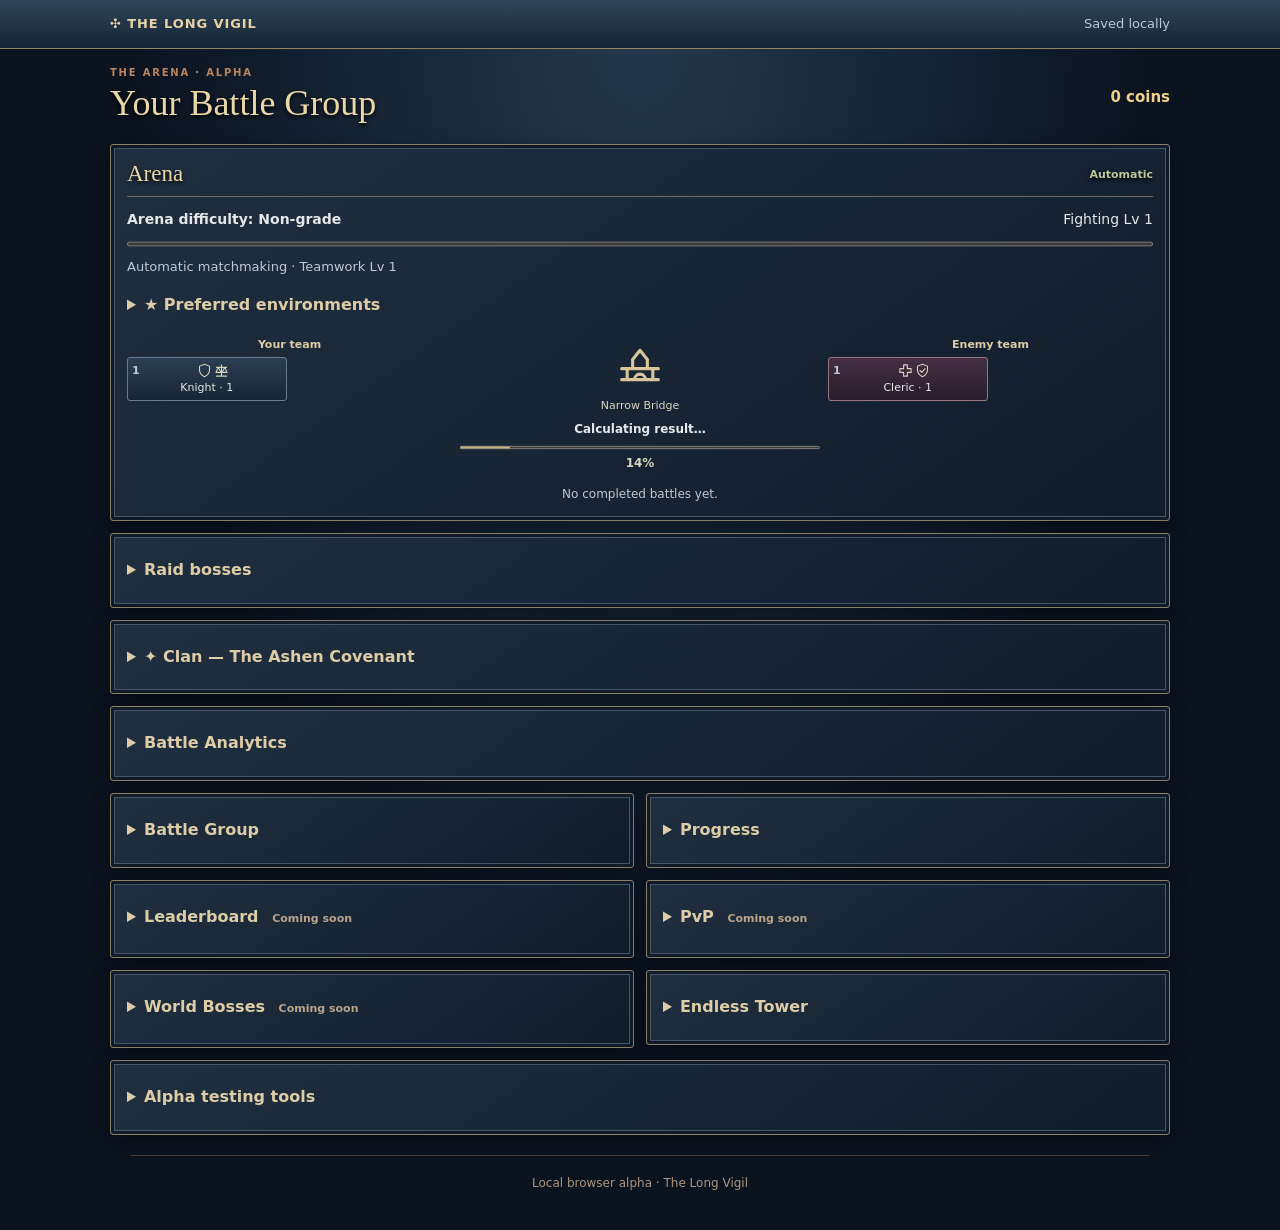
==== site/play/index.html @ 4556b36a "RECRUITMENT-001: owner-approved one-time alpha save wipe and new save namespace" ====
<!doctype html>
<html lang="en">
<head>
<meta charset="utf-8">
<meta name="viewport" content="width=device-width, initial-scale=1">
<meta name="theme-color" content="#0c0807">
<title>The Long Vigil — Play</title>
<link rel="icon" href="../favicon.svg" type="image/svg+xml">
<link rel="stylesheet" href="./game.css">
<link rel="stylesheet" href="./manager-ui.css?v=recruitment-001">
<link rel="stylesheet" href="./fantasy-ui.css?v=raid-001">
<script type="importmap">
{
  "imports": {
    "./engine.mjs": "./engine.mjs?v=recruitment-20261128-2",
    "./engine.mjs?v=raid-001": "./engine.mjs?v=recruitment-20261128-2",
    "./engine.mjs?v=individual-stats-001": "./engine.mjs?v=recruitment-20261128-2",
    "./engine.mjs?v=kits-001": "./engine.mjs?v=recruitment-20261128-2",
    "./engine.mjs?v=gear-a3": "./engine.mjs?v=recruitment-20261128-2",
    "./engine.mjs?v=group-001": "./engine.mjs?v=recruitment-20261128-2",
    "./arena-manager.mjs": "./arena-manager.mjs?v=recruitment-20261128-2",
    "./arena-manager.mjs?v=raid-001": "./arena-manager.mjs?v=recruitment-20261128-2",
    "./manager-lanes.mjs": "./manager-lanes.mjs?v=recruitment-20261128-2",
    "./manager-lanes.mjs?v=raid-001": "./manager-lanes.mjs?v=recruitment-20261128-2",
    "./manager-lanes.mjs?v=individual-stats-001": "./manager-lanes.mjs?v=recruitment-20261128-2",
    "./arena-presentation.mjs": "./arena-presentation.mjs?v=recruitment-20261128-2",
    "./arena-presentation.mjs?v=raid-001": "./arena-presentation.mjs?v=recruitment-20261128-2",
    "./battle-group-timeline.mjs": "./battle-group-timeline.mjs?v=recruitment-20261128-2",
    "./battle-group-timeline.mjs?v=raid-001": "./battle-group-timeline.mjs?v=recruitment-20261128-2",
    "./battle-group-timeline.mjs?v=group-001": "./battle-group-timeline.mjs?v=recruitment-20261128-2",
    "./arenas.mjs": "./arenas.mjs?v=recruitment-20261128-2",
    "./arenas.mjs?v=bal-002": "./arenas.mjs?v=recruitment-20261128-2",
    "./battle-group.mjs": "./battle-group.mjs?v=recruitment-20261128-2",
    "./battle-group.mjs?v=group-001": "./battle-group.mjs?v=recruitment-20261128-2",
    "./battle-group-clones.mjs": "./battle-group-clones.mjs?v=recruitment-20261128-2",
    "./battle-group-clones.mjs?v=group-003": "./battle-group-clones.mjs?v=recruitment-20261128-2",
    "./team-combat.mjs": "./team-combat.mjs?v=recruitment-20261128-2",
    "./team-combat.mjs?v=raid-001": "./team-combat.mjs?v=recruitment-20261128-2",
    "./team-combat.mjs?v=manager-tactics-001": "./team-combat.mjs?v=recruitment-20261128-2",
    "./team-combat.mjs?v=kits-001": "./team-combat.mjs?v=recruitment-20261128-2",
    "./physical-actions.mjs": "./physical-actions.mjs?v=recruitment-20261128-2",
    "./physical-actions.mjs?v=kits-001": "./physical-actions.mjs?v=recruitment-20261128-2",
    "./class-ability-policy.mjs": "./class-ability-policy.mjs?v=recruitment-20261128-2",
    "./class-effects.mjs": "./class-effects.mjs?v=recruitment-20261128-2",
    "./class-kits.mjs": "./class-kits.mjs?v=recruitment-20261128-2",
    "./group-counter-rules.mjs": "./group-counter-rules.mjs?v=recruitment-20261128-2",
    "./stat-combat.mjs": "./stat-combat.mjs?v=recruitment-20261128-2",
    "./arena-preferences.mjs": "./arena-preferences.mjs?v=recruitment-20261128-2",
    "./engine.mjs?v=npc-parity-001": "./engine.mjs?v=recruitment-20261128-2",
    "./engine.mjs?v=arena-only-001": "./engine.mjs?v=recruitment-20261128-2",
    "./team-combat.mjs?v=raid-002": "./team-combat.mjs?v=recruitment-20261128-2",
    "./alpha-clan.mjs": "./alpha-clan.mjs?v=recruitment-20261128-2",
    "./clan-raid.mjs": "./clan-raid.mjs?v=recruitment-20261128-2",
    "./raid-rules.mjs": "./raid-rules.mjs?v=recruitment-20261128-2",
    "./raid-rules.mjs?v=raid-002": "./raid-rules.mjs?v=recruitment-20261128-2",
    "./raid-encounters.mjs": "./raid-encounters.mjs?v=recruitment-20261128-2",
    "./raid-encounters.mjs?v=raid-002": "./raid-encounters.mjs?v=recruitment-20261128-2",
    "./raid-session.mjs": "./raid-session.mjs?v=recruitment-20261128-2",
    "./manager-app.mjs": "./manager-app.mjs?v=recruitment-20261128-2",
    "./manager-app.mjs?v=raid-002": "./manager-app.mjs?v=recruitment-20261128-2",
    "./manager-app.mjs?v=alpha-clan-001": "./manager-app.mjs?v=recruitment-20261128-2",
    "./arena-view.mjs": "./arena-view.mjs?v=recruitment-20261128-2",
    "./arena-view.mjs?v=raid-002": "./arena-view.mjs?v=recruitment-20261128-2",
    "./manager-migration.mjs": "./manager-migration.mjs?v=recruitment-20261128-2",
    "./manager-migration.mjs?v=individual-stats-001": "./manager-migration.mjs?v=recruitment-20261128-2",
    "./alpha-tools.mjs": "./alpha-tools.mjs?v=recruitment-20261128-2",
    "./alpha-tools.mjs?v=individual-stats-001": "./alpha-tools.mjs?v=recruitment-20261128-2",
    "./endless-tower.mjs": "./endless-tower.mjs?v=recruitment-20261128-2",
    "./endless-tower.mjs?v=raid-002": "./endless-tower.mjs?v=recruitment-20261128-2",
    "./endless-tower.mjs?v=group-005": "./endless-tower.mjs?v=recruitment-20261128-2",
    "./endless-tower.mjs?v=group-003": "./endless-tower.mjs?v=recruitment-20261128-2",
    "./endless-tower.mjs?v=kits-001": "./endless-tower.mjs?v=recruitment-20261128-2",
    "./raid-view.mjs": "./raid-view.mjs?v=recruitment-20261128-2",
    "./raid-view.mjs?v=raid-002": "./raid-view.mjs?v=recruitment-20261128-2",
    "./raid-view.mjs?v=group-005": "./raid-view.mjs?v=recruitment-20261128-2",
    "./raid-view.mjs?v=group-003": "./raid-view.mjs?v=recruitment-20261128-2",
    "./raid-view.mjs?v=kits-001": "./raid-view.mjs?v=recruitment-20261128-2",
    "./battle-group-rank.mjs": "./battle-group-rank.mjs?v=recruitment-20261128-2",
    "./battle-group-rank.mjs?v=raid-002": "./battle-group-rank.mjs?v=recruitment-20261128-2",
    "./battle-group-rank.mjs?v=group-005": "./battle-group-rank.mjs?v=recruitment-20261128-2",
    "./battle-group-rank.mjs?v=group-003": "./battle-group-rank.mjs?v=recruitment-20261128-2",
    "./battle-group-rank.mjs?v=kits-001": "./battle-group-rank.mjs?v=recruitment-20261128-2",
    "./battle-group-clones.mjs?v=raid-002": "./battle-group-clones.mjs?v=recruitment-20261128-2",
    "./battle-group-clones.mjs?v=group-005": "./battle-group-clones.mjs?v=recruitment-20261128-2",
    "./battle-group-clones.mjs?v=kits-001": "./battle-group-clones.mjs?v=recruitment-20261128-2",
    "./battle-group-actions.mjs": "./battle-group-actions.mjs?v=recruitment-20261128-2",
    "./battle-group-actions.mjs?v=raid-002": "./battle-group-actions.mjs?v=recruitment-20261128-2",
    "./battle-group-actions.mjs?v=group-005": "./battle-group-actions.mjs?v=recruitment-20261128-2",
    "./battle-group-actions.mjs?v=group-003": "./battle-group-actions.mjs?v=recruitment-20261128-2",
    "./battle-group-actions.mjs?v=kits-001": "./battle-group-actions.mjs?v=recruitment-20261128-2"
  }
}
</script>
<script type="module" src="./manager-app.mjs?v=recruitment-20261128-2"></script>
</head>
<body>
<a class="skip-link" href="#game">Skip to game</a>
<header class="manager-top"><a href="../">✣ THE LONG VIGIL</a><span id="saveStatus" role="status">Loading…</span></header>
<main id="game" class="manager-shell">
<header class="manager-heading"><div><p class="eyebrow">THE ARENA · ALPHA</p><h1 id="character-heading">Your Battle Group</h1></div><strong id="coinWallet">0 coins</strong></header>
<p id="migrationNotice" role="status" hidden></p>
<div class="manager-grid">
<section class="manager-card arena-card" aria-labelledby="arenaHeading">
<h2 id="arenaHeading">Arena <span class="live-label">Automatic</span></h2>
<div class="line"><strong id="arenaStage">Non-grade</strong><span id="fightingLevel">Fighting Lv 1</span></div>
<progress id="fightingXP" aria-label="Fighting experience" value="0" max="40"></progress>
<p id="arenaNext" class="quiet"></p>
<details id="arenaPreferencePanel"><summary>★ Preferred environments</summary><p class="quiet">Star exactly three of eight. Each becomes 22.5% likely instead of 12.5%; the other five become 6.5%. Save once every 24 hours. Changes apply to the next battle.</p><div id="arenaPreferenceChoices" class="choice-grid two" role="group" aria-label="Preferred environments"></div><button id="arenaPreferenceSave" type="button" disabled>Save three favorites</button><p id="arenaPreferenceStatus" class="quiet" role="status">Loading environments…</p></details>
<div id="battleFighters" class="arena-match" data-phase="preparing">
  <div class="arena-side"><h3>Your team</h3><div id="arenaPlayers" class="arena-roster"></div></div>
  <div class="arena-center">
    <div id="arenaEnvironmentIcon" class="arena-environment-icon" aria-hidden="true"></div>
    <p id="arenaEnvironment">—</p>
    <p id="battleEvent" class="arena-phase" role="status">Preparing</p>
    <progress id="battleCalculation" aria-label="Battle calculation" max="100" value="0"></progress>
    <strong id="battlePercent" class="arena-percent">0%</strong>
    <p id="arenaReward" class="arena-reward" hidden></p>
  </div>
  <div class="arena-side"><h3>Enemy team</h3><div id="arenaEnemies" class="arena-roster"></div></div>
</div>
<section id="raidBattle" hidden aria-labelledby="raidHeading"><h3 id="raidHeading"></h3><p id="raidTerrain" class="quiet"></p><div class="raid-match"><div><h3>Your team</h3><div id="raidPlayers" class="raid-team"></div></div><div><h3>Monsters</h3><div id="raidBoss"></div><div id="raidMinions" class="raid-crew"></div></div></div><p id="raidTimer" class="quiet"></p><progress id="raidProgress" max="100" value="0" aria-label="Raid time limit"></progress></section>
<section id="towerFight" hidden><h3 id="towerFightStatus" role="status"></h3><progress id="towerFightProgress" max="100" value="0" aria-label="Tower battle progress"></progress></section>
<p id="battleResult" class="quiet arena-last-result" aria-live="polite">No completed battles yet.</p>
</section>
<details id="raidPanel" class="manager-card stats-card"><summary>Raid bosses</summary><p id="raidBuff" class="raid-blessing"></p><p class="quiet">Unlock raids by clearing tower floors 10, 20, 30, 40 and 50. Choose an unlocked raid. Your team fights automatically, then returns to the arena. One blessing lasts 24 hours; lower raids cannot refresh higher blessings.</p><div id="raidChoices" class="raid-choices"></div><p id="raidLast" class="quiet" role="status"></p></details>
<details id="alphaClanPanel" class="manager-card stats-card" aria-labelledby="clanHeading"><summary id="clanHeading">✦ Clan — The Ashen Covenant</summary><p class="quiet">Alpha test clan · Automatically joined on login. Your clan progress is local to this browser; no shared roster or treasury yet.</p><p id="clanMembership" role="status" class="quiet">Loading clan membership…</p><div class="line"><span>Local clan treasury</span><strong id="clanTreasury">—</strong></div><p id="clanDonated" class="quiet"></p><p class="quiet">Every tenth positive arena coin reward goes automatically to the clan warehouse.</p><progress id="clanDonationProgress" max="10" value="0" aria-label="Rewards toward next clan contribution"></progress><p id="clanDonationStatus" class="quiet" role="status"></p><h3>Buildings</h3><div id="clanBuildings" class="clan-buildings"></div><p id="clanConstruction" role="status" class="quiet"></p><h3>Clan combat bonuses</h3><div id="clanBonuses" class="skill-list"></div><h3>Weekly clan raid</h3><p id="clanRaidStatus" class="quiet" role="status"></p><button id="clanJoinRaid" type="button" disabled>Join Raid</button><p class="quiet">Local alpha: allied groups are simulated, not other online players. Registration freezes your current group. Raid resolves at the weekly cutoff on your next visit.</p>
<details id="clanWarsPanel" class="future-clan-panel" aria-labelledby="clanWarsHeading"><summary id="clanWarsHeading">Clan Wars <span class="future-status">Coming soon</span></summary><p class="quiet">Clan-versus-clan warfare is not available yet.</p></details></details>
<details id="battleAnalyticsPanel" class="manager-card stats-card" aria-labelledby="battleAnalyticsHeading">
<summary id="battleAnalyticsHeading">Battle Analytics</summary>
<div class="choice-grid two" id="battleAnalyticsScope"></div><div id="battleAnalyticsBody"></div>
</details>
<details id="battleGroupPanel" class="manager-card" aria-labelledby="battleGroupHeading">
<summary id="battleGroupHeading">Battle Group</summary><p class="quiet">Recruit characters at Fighting levels 1, 5, 10, 15, 20, 25 and 30. Each character unlocks specializations at character level 20.</p>
<div id="fighterButtons" class="group-slots" role="group" aria-label="Choose character"></div>
<div class="group-selectors">
<h3 id="raceHeading">Race</h3><div id="raceChoice" class="choice-grid three" role="group" aria-labelledby="raceHeading"></div>
<h3 id="mainClassHeading">Main class</h3><div id="mainClassChoice" class="choice-grid three" role="group" aria-labelledby="mainClassHeading"></div>
<h3 id="specialClassHeading">Specialization</h3><div id="specialClassChoice" class="choice-grid two" role="group" aria-labelledby="specialClassHeading"></div>
<p id="classChoiceStatus" class="quiet" aria-live="polite"></p>
</div>
<h3>Combat stance</h3><div id="tacticButtons" class="choice-grid three" role="group" aria-label="Choose combat stance"></div>
<div id="selectedClassProgress"></div>
<p class="quiet">Only active classes train and upgrade. Changes take effect in the next battle. Tanks draw enemy attention first; healers prioritize wounded tanks.</p>
</details>
<details id="progressPanel" class="manager-card" aria-labelledby="progressHeading">
<summary id="progressHeading">Progress</summary>
<button id="loginReportReopen" type="button" class="secondary">Last login report</button>
<div id="groupProgressOverview" hidden></div>
<p id="latestProgress" class="quiet">No completed rewards yet.</p>
<ul id="progressFeed" class="progress-feed" aria-label="Recent committed progress"></ul>
</details>
<details id="leaderboardPanel" class="manager-card future-panel" aria-labelledby="leaderboardHeading"><summary id="leaderboardHeading">Leaderboard <span class="future-status">Coming soon</span></summary><p class="quiet">Player and clan rankings are not available yet.</p></details>
<details id="pvpPanel" class="manager-card future-panel" aria-labelledby="pvpHeading"><summary id="pvpHeading">PvP <span class="future-status">Coming soon</span></summary><p class="quiet">Player-versus-player battles are not available yet.</p></details>
<details id="worldBossesPanel" class="manager-card future-panel" aria-labelledby="worldBossesHeading"><summary id="worldBossesHeading">World Bosses <span class="future-status">Coming soon</span></summary><p class="quiet">Future world boss encounters. None are available to fight yet.</p><ul class="world-boss-preview"><li>Ant Queen</li><li>Spider Queen</li><li>Pirate Queen</li><li>Dragon Queen</li><li>Daemon Queen</li></ul></details>
<details id="endlessTowerPanel" class="manager-card" aria-labelledby="endlessTowerHeading"><summary id="endlessTowerHeading">Endless Tower</summary><p class="quiet">Clear floors 10, 20, 30, 40 and 50 to unlock the existing raid bosses. Cleared floors are permanent; higher floors continue indefinitely.</p><p id="towerHighest"></p><p id="towerNext" class="quiet"></p><button id="towerAttempt" type="button" disabled>Attempt next floor</button><p id="towerLast" class="quiet" role="status"></p></details>
<details id="alphaTools" class="manager-card stats-card" hidden>
<summary>Alpha testing tools</summary>
<p class="quiet">Local developer tools. Not normal gameplay.</p>
<div class="choice-grid two"><button id="alphaMaxStats" type="button">Max stats</button><button id="alphaCoins" type="button">+100,000 coins</button><button id="alphaDay" type="button">Test 24 hours idle</button><button id="alphaSpeed" type="button" aria-pressed="false">Speed ×10</button><button id="alphaReset" type="button">Reset progress</button><button id="alphaClanRaid" type="button" disabled>Test registered clan raid</button></div>
<p id="alphaStatus" role="status" class="quiet"></p>
</details>
</div>
<footer>Local browser alpha · The Long Vigil</footer>
</main>
<dialog id="loginReport" aria-labelledby="loginReportHeading"><h2 id="loginReportHeading">Last login report</h2><p id="loginReportSummary"></p><ul id="loginReportBody" class="progress-feed"></ul><button id="loginReportDismiss" type="button" autofocus>Continue</button></dialog>
<dialog id="classInfoDialog" aria-labelledby="classInfoHeading"><h2 id="classInfoHeading"></h2><p id="classInfoEquipment" class="quiet"></p><p id="classInfoAction" class="quiet"></p><p id="classInfoAttributes" class="quiet"></p><p id="classInfoGrowth" class="quiet"></p><div class="class-kit-cards"><section class="class-kit-entry passive"><span class="kit-emblem" aria-hidden="true">✦</span><div><small>Passive trait</small><h3 id="classInfoPassiveName"></h3><p id="classInfoPassiveEffect"></p></div></section><section class="class-kit-entry"><span class="kit-emblem" aria-hidden="true">Ⅰ</span><div><small>Automatic ability · <span id="classInfoPrimaryCooldown"></span></small><h3 id="classInfoPrimaryName"></h3><p id="classInfoPrimaryEffect"></p></div></section><section class="class-kit-entry"><span class="kit-emblem" aria-hidden="true">Ⅱ</span><div><small>Automatic ability · <span id="classInfoSecondaryCooldown"></span></small><h3 id="classInfoSecondaryName"></h3><p id="classInfoSecondaryEffect"></p></div></section></div><dl class="class-info-details"><dt>Strong against / purpose</dt><dd id="classInfoStrong"></dd><dt>Best environments</dt><dd id="classInfoBest"></dd><dt>Weak against</dt><dd id="classInfoWeak"></dd><dt>Unfavourable environments</dt><dd id="classInfoWorst"></dd></dl><p class="quiet">Tactical guidance, not guaranteed outcomes. Alpha balance is still being tested.</p><button id="classInfoClose" type="button" autofocus>Close</button></dialog>
</body>
</html>
---- site/play/game.css ----
:root {
  --night: #0c0908; --stone: #1a1512; --panel: #201914; --iron: #352921;
  --border: #584638; --line: #47352b; --blood: #8b382c;
  --gold: #b89367; --parchment: #e8d8bf; --muted: #b29e86;
}
* { box-sizing: border-box; }
html { background: var(--night); }
body {
  margin: 0; min-width: 280px; color: var(--parchment);
  font-family: Georgia, "Times New Roman", serif; line-height: 1.55;
  background: radial-gradient(ellipse 50% 27% at 72% 6%, rgba(114,43,30,.19),transparent),
    repeating-linear-gradient(0deg, transparent 0 3px, rgba(241,194,124,.006) 3px 4px), #0c0908;
}
a { color: inherit; text-decoration: none; }
button { font: inherit; }
a:focus-visible, button:focus-visible { outline: 2px solid #dfbe8c; outline-offset: 4px; }
[hidden] { display: none !important; }
.skip-link { position: absolute; top: -80px; left: 12px; z-index: 100; padding: 12px; color: #000; background: #dfbe8c; }
.skip-link:focus { top: 12px; }
.topbar {
  min-height: 75px; padding: 15px max(24px, calc((100vw - 1320px)/2));
  display: flex; align-items: center; justify-content: space-between; gap: 18px;
  border-bottom: 2px solid #563528;
  background: linear-gradient(180deg,#251b17,#120e0c);
  box-shadow: 0 8px 25px rgba(0,0,0,.4);
}
.wordmark { display: inline-flex; align-items: center; gap: 13px; color: #dfc29a; font-weight: 800; font-size: 19px; letter-spacing: .16em; white-space: nowrap; }
.wordmark:first-letter { color: #b6604d; }
.topbar nav { display: flex; flex-wrap: wrap; align-items: center; gap: clamp(12px,2.2vw,28px); }
.topbar nav a { font: 700 12px system-ui,sans-serif; letter-spacing: .08em; text-transform: uppercase; color: #cdb79d; }
.topbar nav a:hover { color: #edc48e; }
.shell { width: min(1320px,calc(100% - 36px)); margin: 0 auto; padding: 35px 0 35px; }
.page-heading { display: flex; justify-content: space-between; align-items: center; gap: 18px; margin: 0 0 25px; }
.eyebrow,.section-index { margin: 0; font: 800 10px system-ui,sans-serif; letter-spacing: .18em; color: #ba855e; text-transform: uppercase; }
.page-heading h1 { margin: 8px 0; font-size: clamp(32px,4vw,54px); font-weight: 400; line-height: 1.15; letter-spacing: -.035em; }
.page-heading h1 em { color: #c7986f; font-weight: 400; }
.page-heading p:not(.eyebrow) { margin: 0; color: var(--muted); font-size: 14px; }
.status-pill { flex-shrink: 0; padding: 9px 12px; color: #c4ab8c; border: 1px solid #594733; background: #181310; font: 700 11px system-ui,sans-serif; letter-spacing: .02em; }
.game-grid { display: grid; grid-template-columns: minmax(276px, 320px) minmax(0, 1fr); gap: 22px; align-items: start; }
.sidebar,.main-column { display: flex; flex-direction: column; gap: 20px; min-width: 0; }
.panel,.scene-panel {
  position: relative; border: 1px solid var(--border);
  background: linear-gradient(155deg, rgba(43,32,25,.98), rgba(21,17,15,.99));
  box-shadow: inset 0 0 0 3px rgba(6,6,6,.2), 0 15px 34px rgba(0,0,0,.27);
}
.panel::before,.scene-panel::before { content:""; position:absolute; z-index:1; inset: 5px; border: 1px solid rgba(159,122,89,.10); pointer-events:none; }
.panel { padding: 23px 20px 20px; }
.panel h2 { margin: 9px 0 15px; font-size: 23px; font-weight: 400; line-height:1.2; }
.character-top { display:flex; gap:13px; align-items:center; margin-top:20px; }
.character-top h2 { margin:0 0 4px; font-size:24px; }
.portrait {
  flex:0 0 72px; width:72px; height:86px; display:grid; place-items:center;
  color:#a89c8b; font-size:46px; border:1px solid #755744;
  background: radial-gradient(circle at 45% 29%,#654f3d,#241b18 65%,#100d0c);
  box-shadow:inset 0 0 24px rgba(0,0,0,.6);
}
.level-label { margin:0; color:#dfbb8c; font-size:16px; }
.attribute { margin:3px 0 0; color:var(--muted); font:11px system-ui,sans-serif; }
.xp-meta,.progress-info { display:flex; align-items:baseline; justify-content:space-between; gap:12px; margin-top:20px; color:#bfae99; font:12px system-ui,sans-serif; }
.xp-meta strong { text-align:right; color:#e4c598; font-size:11px; }
.meter { width:100%; height:10px; margin-top:8px; overflow:hidden; background:#0c0b0a; border:1px solid #634933; box-shadow:inset 0 1px 4px #000; }
.meter > span { display:block; height:100%; width:0%; background:linear-gradient(90deg,#703126,#bd7650); transition:width .14s linear; }
.hint { margin:15px 0 0; color:#ad9b87; font:12px/1.65 system-ui,sans-serif; }
.actions h2,.inventory h2 { margin-bottom:19px; }
.activity {
  position:relative; width:100%; min-height:81px; display:flex; align-items:center; gap:12px;
  padding:12px 11px; margin:0 0 10px; text-align:left; cursor:pointer;
  color:#dbcab3; border:1px solid #594637; background:linear-gradient(140deg,#2e241e,#171311);
  box-shadow:inset 0 1px rgba(224,178,137,.04);
}
.activity:hover { border-color:#9b694d; background:linear-gradient(140deg,#39281f,#1b1512); }
.activity.active { border-color:#b77250; color:#f2dcc2; background:linear-gradient(130deg,#563125,#301b17 75%); box-shadow:inset 0 0 0 1px rgba(189,97,67,.24),0 0 20px rgba(112,40,28,.18); }
.activity-symbol { display:grid; place-items:center; flex:0 0 44px; height:50px; font-size:29px; color:#be9069; }
.activity strong,.activity small { display:block; }
.activity strong { font-size:18px; font-weight:400; }
.activity small { margin-top:3px; color:#bca68c; font:11px/1.4 system-ui,sans-serif; }
.activity .selection { margin-left:auto; color:#d9a878; opacity:0; }
.activity.active .selection { opacity:1; }
.item { display:flex; justify-content:space-between; gap:12px; padding:11px 0; border-bottom:1px solid #49362b; font-size:15px; }
.item strong { font-weight:400; color:#e8c396; font-variant-numeric:tabular-nums; }
.item.total { border:0; color:var(--muted); }
.scene-panel { padding:0 0 18px; }
.scene-head { min-height:52px; display:flex; align-items:center; justify-content:space-between; gap:12px; padding:15px 18px; background:#18120f; border-bottom:1px solid #584336; }
.scene-head > span:last-child { color:#b88c66; font:700 10px system-ui,sans-serif; letter-spacing:.1em; }
.illustration {
  position:relative; width:100%; aspect-ratio: 16/9; background:#110e0d; overflow:hidden;
  border-bottom:1px solid #73523a;
}
.illustration img { width:100%; height:100%; object-fit:cover; display:block; }
.image-veil { position:absolute; inset:0; pointer-events:none; background:linear-gradient(0deg,rgba(8,7,6,.83),transparent 29%,transparent 82%,rgba(5,5,5,.19)),linear-gradient(90deg,rgba(7,6,5,.30),transparent 32%,transparent 68%,rgba(7,6,5,.30)); }
.image-caption { position:absolute; left:19px; bottom:17px; z-index:1; color:#e6ccac; font:800 11px system-ui,sans-serif; letter-spacing:.25em; text-shadow:0 2px 9px #000; }
.scene-bottom { display:flex; justify-content:space-between; gap:15px; align-items:center; padding:18px 22px 0; }
.scene-bottom h2 { margin:0 0 5px; font-size:26px; font-weight:400; }
.scene-bottom p { margin:0; max-width:650px; font:13px/1.65 system-ui,sans-serif; color:#b8a48d; }
.rate { flex:0 0 auto; text-align:right; color:#cda16d; font:800 11px system-ui,sans-serif; letter-spacing:.07em; }
.progress-info { margin:17px 22px 0; font-size:12px; }
.progress-info span:last-child { color:#e3bd88; font-variant-numeric:tabular-nums; }
.activity-meter { margin:8px 22px 0; width:calc(100% - 44px); height:9px; }
.activity-meter > span { background:linear-gradient(90deg,#793125,#c2905a); }
.return-panel { border-color:#946547; background:linear-gradient(150deg,#493025,#201811); }
.return-panel h2 { color:#edc9a0; }
.return-panel p:not(.section-index) { font-size:14px; color:#e0cbb0; }
.tester { display:flex; align-items:center; justify-content:space-between; gap:16px; padding:15px 17px; border:1px dashed #604536; background:rgba(52,32,24,.27); }
.tester strong { font:800 11px system-ui,sans-serif; letter-spacing:.08em; color:#c8a887; text-transform:uppercase; }
.tester p { margin:3px 0 0; color:var(--muted); font:12px/1.55 system-ui,sans-serif; }
.small-button { flex:0 0 auto; padding:10px 13px; color:#ebd1ae; border:1px solid #9d6a4c; background:#46271f; cursor:pointer; font:750 11px system-ui,sans-serif; text-transform:uppercase; letter-spacing:.07em; }
.small-button:hover:not(:disabled) { background:#733728; }
.small-button:disabled { opacity:.4; cursor:not-allowed; }
footer { margin:30px 0 0; padding-top:18px; border-top:1px solid #513a2d; }
footer p { margin:4px 0; color:#a9947b; font:12px/1.6 system-ui,sans-serif; }
footer strong { color:#d2b18a; }
@media (max-width:900px) {
  .game-grid { grid-template-columns:minmax(250px,280px) minmax(0,1fr); gap:14px; }
  .shell { width:calc(100% - 24px); }
  .panel { padding:18px 15px; }
  .scene-bottom { padding-inline:15px; }
}
@media (max-width:740px) {
  .topbar { padding:16px 18px; }
  .game-grid { grid-template-columns:minmax(0,1fr); }
  .sidebar { display:grid; grid-template-columns:repeat(2,minmax(0,1fr)); gap:12px; }
  .sidebar .inventory { grid-column:1 / -1; }
  .page-heading { align-items:flex-start; }
  .portrait { width:58px; flex-basis:58px; height:72px; }
  .character-top h2 { font-size:21px; }
}
@media (max-width:490px) {
  .topbar { flex-wrap:wrap; gap:9px; }
  .topbar nav { gap:16px; }
  .shell { width:calc(100% - 22px); padding-top:23px; }
  .page-heading { flex-direction:column; gap:12px; }
  .page-heading h1 { font-size:38px; }
  .sidebar { display:flex; }
  .scene-head { padding:13px; }
  .scene-bottom { align-items:flex-start; flex-direction:column; gap:7px; }
  .scene-bottom h2 { font-size:23px; }
  .image-caption { letter-spacing:.14em; font-size:9px; bottom:11px; left:12px; }
  .tester { align-items:flex-start; flex-direction:column; }
}
@media (prefers-reduced-motion:reduce) { .meter>span { transition:none; } }
---- site/play/manager-ui.css ----
:root{color-scheme:dark}
body{font-family:system-ui,sans-serif;min-width:280px;background:#100d0b;color:#e8d8bf}
.manager-top{display:flex;justify-content:space-between;align-items:center;gap:12px;padding:14px max(16px,calc((100vw - 1060px)/2));border-bottom:1px solid #584638;background:#1b1511;font-size:13px}
.manager-top a{font-weight:750;letter-spacing:.07em}
.manager-top span{color:#b29e86;text-align:right}
.manager-shell{width:min(1060px,calc(100% - 24px));margin:auto;padding:18px 0}
.manager-heading,.line{display:flex;align-items:center;justify-content:space-between;gap:8px}
.manager-heading{margin-bottom:16px}.manager-heading h1{font:normal clamp(24px,4vw,36px) Georgia,serif;margin:4px 0}
#coinWallet{color:#e2bd7e;white-space:nowrap;font-size:15px}
.manager-grid{display:grid;grid-template-columns:minmax(0,1fr) minmax(0,1fr);gap:12px;align-items:start}
.arena-card{grid-column:1/-1}
.manager-card{min-width:0;padding:16px;background:#1c1612;border:1px solid #584638;border-radius:8px}
.manager-card h2{font:normal 23px Georgia,serif;margin:0 0 12px;color:#e6c99e;display:flex;align-items:center;justify-content:space-between;gap:6px}
.manager-card h3{font-size:13px;color:#c8b29b;margin:14px 0 6px}
.choice-grid{display:grid;gap:6px}.choice-grid.two{grid-template-columns:repeat(2,minmax(0,1fr))}.choice-grid.three{grid-template-columns:repeat(3,minmax(0,1fr))}
button{min-height:44px;padding:8px 7px;border:1px solid #624d3b;background:#2a211a;color:#e8d8bf;border-radius:6px;font-size:13px;cursor:pointer;overflow-wrap:anywhere}
button[aria-pressed=true]{border:2px solid #d3aa6d;background:#453523;color:#ffdfaa;font-weight:700;padding:7px 6px}
button:disabled{opacity:.55;cursor:not-allowed}
button.secondary{width:100%;margin-bottom:8px}
.quiet{color:#b9a48c;font-size:13px;margin:8px 0;overflow-wrap:anywhere}
.live-label{font:600 11px system-ui,sans-serif;color:#b9c99c}

.line{font-size:14px}progress{display:block;width:100%;height:10px;margin:8px 0;accent-color:#ba925b}
.arena-match{display:grid;grid-template-columns:minmax(0,1fr) minmax(0,1.12fr) minmax(0,1fr);gap:6px;align-items:stretch;margin:12px 0 4px}
.arena-side{min-width:0}.arena-side h3{text-align:center;font-size:11px;margin:0 0 6px;line-height:1.2}
.arena-roster{display:grid;gap:6px}.battle-fighter{border:1px solid #544c3c;background:#221c16;border-radius:6px;min-width:0;padding:7px 3px;text-align:center}
#arenaEnemies .battle-fighter{border-color:#73483c;background:#281c17}
.battle-fighter strong{font-size:11px;color:#b9a48c;display:block;line-height:1}
.arena-fighter-icons,.arena-fighter-stats{display:flex;justify-content:center;align-items:center;gap:4px;flex-wrap:wrap;margin-top:6px}
.arena-token{display:inline-flex;align-items:center;justify-content:center;gap:2px;font-size:12px;font-variant-numeric:tabular-nums;white-space:nowrap;color:#e7c797}
.arena-token svg{width:17px;height:17px;flex-shrink:0}.arena-fighter-stats .arena-token:first-child{color:#e4a89b}
.arena-center{min-width:0;display:flex;flex-direction:column;align-items:center;justify-content:center;text-align:center;padding:5px 2px}
.arena-environment-icon svg{width:44px;height:44px;color:#d3b17d}
#arenaEnvironment{font-size:11px;line-height:1.25;margin:4px 0 10px;color:#d5c1a6;overflow-wrap:anywhere}
.arena-phase{font-size:12px;font-weight:650;line-height:1.2;margin:0;color:#e8d8bf;overflow-wrap:anywhere}
#battleCalculation{height:7px;margin:7px 0 3px;accent-color:#b79a69}
.arena-percent{font-size:12px;color:#e4c99d;font-variant-numeric:tabular-nums}
.arena-reward{margin:6px 0 0}.arena-last-result{text-align:center;margin:8px 0 0;font-size:12px}
.arena-match[data-outcome=victory] .arena-phase{color:#b9d29a}
.arena-match[data-outcome=defeat] .arena-phase{color:#e4a89b}
@media(max-width:340px){.arena-match{gap:4px;grid-template-columns:minmax(0,1fr) minmax(0,.95fr) minmax(0,1fr)}.arena-fighter-stats{flex-direction:column;gap:2px}.arena-token svg{width:14px;height:14px}}
.progress-feed{list-style:none;padding:0;margin:6px 0;max-height:260px;overflow:auto}
.progress-feed li{padding:7px 0;border-bottom:1px solid #3c2d24;font-size:13px;overflow-wrap:anywhere}
details summary{cursor:pointer;font-weight:650;padding:8px 0;color:#e2c59a}
.skill-list{display:grid;grid-template-columns:1fr auto;gap:5px 10px;font-size:13px;color:#d1bda3}
.stats-card{grid-column:1/-1}.stat-section{border-top:1px solid #49392c;padding:4px 0}
#characterStats .skill-list{padding-bottom:10px}
#migrationNotice{padding:10px;border:1px solid #ad8756;color:#e4c99d;font-size:13px}
dialog{background:#201914;border:1px solid #8d6946;border-radius:8px;color:#e8d8bf;max-width:min(560px,calc(100vw - 24px));width:100%;padding:18px}
dialog::backdrop{background:#080605cc}dialog button{width:100%}footer{text-align:center;color:#ab957f;font-size:12px;margin:20px}
@media(max-width:700px){.manager-grid{grid-template-columns:minmax(0,1fr)}.manager-card{padding:12px}.manager-top{padding:12px}.manager-heading{align-items:flex-end}.manager-card h2{font-size:21px}}
@media(prefers-reduced-motion:reduce){*{scroll-behavior:auto!important;transition:none!important}}

.analytics-kpis{display:grid;grid-template-columns:repeat(3,minmax(0,1fr));gap:8px;margin:12px 0}.analytics-kpi{border:1px solid #584638;border-radius:6px;padding:8px;min-width:0}.analytics-kpi span{display:block;color:#b9a48c;font-size:12px;overflow-wrap:anywhere}.analytics-kpi strong{display:block;font-size:21px;color:#e6c99e;overflow-wrap:anywhere;font-variant-numeric:tabular-nums}.analytics-row{margin:10px 0}.analytics-row .line{font-size:13px;align-items:flex-start}.analytics-row .line span{white-space:nowrap}.analytics-row .quiet{margin:4px 0}.analytics-bar{display:flex;height:8px;border-radius:6px;background:#393029;overflow:hidden;margin:5px 0}.analytics-win{background:#819b64}.analytics-loss{background:#b56859}.analytics-draw{background:#999087}@media(max-width:520px){.analytics-kpis{grid-template-columns:repeat(2,minmax(0,1fr))}}

.group-slots{display:grid;grid-template-columns:repeat(2,minmax(0,1fr));gap:6px}.group-slots button{font-size:12px;text-align:left}.group-selectors{margin-top:12px}.group-selectors h3{margin:12px 0 6px}.group-selectors button{min-height:44px;min-width:0;font-size:12px}.group-selectors .choice-grid{gap:6px}#classChoiceStatus{font-size:12px;margin:8px 0}.group-fighter{display:grid;grid-template-columns:auto minmax(0,1fr);gap:4px;align-items:center;padding:5px 4px}.group-fighter .arena-fighter-icons{margin:0;gap:2px}.group-fighter .group-class-label{grid-column:1/-1;font-size:11px;line-height:1.15;overflow-wrap:anywhere}.group-fighter .arena-token svg{width:15px;height:15px}#selectedClassProgress p,#groupProgressOverview p{font-size:12px;overflow-wrap:anywhere;margin:5px 0}#selectedClassProgress{margin-top:10px}@media(min-width:701px){.arena-roster:has(.group-fighter){grid-template-columns:repeat(2,minmax(0,1fr))}}
/* Independent class info controls: no nested buttons. */
.specialization-option{display:grid;grid-template-columns:minmax(0,1fr) 44px;gap:4px;min-width:0}.specialization-option .class-info-button{font-size:19px;padding:4px;width:44px;min-height:44px}.class-info-details{margin:12px 0}.class-info-details dt{font-size:12px;color:#d6b184;font-weight:700;margin-top:12px}.class-info-details dd{margin:4px 0 0;line-height:1.4;font-size:14px}#classInfoDialog{box-sizing:border-box;max-height:calc(100dvh - 24px);overflow:auto}#classInfoDialog h2{margin:0 0 6px}

/* CLAN-BUILDINGS-001 */
.clan-buildings{display:grid;grid-template-columns:repeat(2,minmax(0,1fr));gap:8px}.clan-building{min-width:0;border:1px solid currentColor;border-radius:6px;padding:10px}.clan-building h3{margin:0 0 6px}.clan-building button,#clanJoinRaid{width:100%;min-height:44px}.clan-building p{overflow-wrap:anywhere}@media(max-width:450px){.clan-buildings{grid-template-columns:minmax(0,1fr)}}

/* COMING-SOON-001: static previews use the same collapsible navigation. */
.future-panel summary,.future-clan-panel summary{min-height:44px;box-sizing:border-box;cursor:pointer;overflow-wrap:anywhere}.future-status{font:600 11px system-ui,sans-serif;color:#b9a48c;margin-left:8px;white-space:nowrap}.future-clan-panel{border-top:1px solid #584638;margin-top:14px;padding-top:10px}.world-boss-preview{list-style:none;margin:8px 0 0;padding:0;display:grid;gap:6px}.world-boss-preview li{border:1px solid #584638;border-radius:6px;padding:9px 10px;color:#e6c99e;background:#221c16;overflow-wrap:anywhere}

#towerAttempt{width:100%;min-height:44px}#towerFight{padding:12px;border:1px solid #584638;border-radius:6px}

#fighterButtons button:disabled{opacity:.65}#specialClassChoice [data-locked=true]{opacity:.6}
---- site/play/fantasy-ui.css ----
/* Original high-fantasy interface: ornate metal framing, readable mobile UI. */
body{background:radial-gradient(ellipse at top,#24394e,#0b131f 56%);color:#e5e7e8}
.manager-top{background:linear-gradient(#30465a,#152334);border-color:#948566;color:#e7d3a4}
.manager-top span,.quiet,.battle-fighter strong,.skill-list{color:#bdc9d4}
.manager-heading h1,.manager-card h2,dialog h2{font-family:Georgia,serif;color:#ead7a8;text-shadow:0 2px 4px #000}
.manager-card,dialog{background:linear-gradient(145deg,#202f40,#111c2a);border:1px solid #8b8067;border-radius:3px;box-shadow:inset 0 0 0 3px #111a27,inset 0 0 0 4px #485565,0 6px 20px #0005}
.manager-card h2{padding-bottom:9px;border-bottom:1px solid #6e6e61}.manager-card h3,details summary{color:#ddcda7}
button{background:linear-gradient(#34475d,#1b2b3d);border-color:#797566;border-radius:3px;color:#e4e8ee;box-shadow:inset 0 0 0 1px #17202b}
button[aria-pressed=true]{background:linear-gradient(#4b5f77,#283c54);border-color:#e4ce98;color:#f5e4b6}
button:focus-visible{outline:2px solid #d6e9ff;outline-offset:2px}
.battle-fighter,.analytics-kpi{background:linear-gradient(#2b4053,#172534);border-color:#687c90;border-radius:3px}
#arenaEnemies .battle-fighter{background:linear-gradient(#453044,#261c2b);border-color:#98777b}
.arena-token,#arenaEnvironment,.arena-percent{color:#d9d5bf}.arena-phase{color:#e4e9ef}.arena-environment-icon svg{color:#d8c59a}
#coinWallet{color:#f0d18a}progress,#battleCalculation{accent-color:#cbb47c}.progress-feed li,.stat-section{border-color:#405163}
dialog::backdrop{background:#050b13d9}
.class-kit-cards{display:grid;gap:9px;margin:14px 0}
.class-kit-entry{display:grid;grid-template-columns:44px minmax(0,1fr);gap:10px;align-items:start;padding:10px;border:1px solid #647b90;background:linear-gradient(130deg,#2b425b,#152535);border-radius:3px;box-shadow:inset 0 0 0 2px #14202d}
.class-kit-entry.passive{border-color:#9c8b67;background:linear-gradient(130deg,#3a3d39,#202b35)}
.kit-emblem{display:grid;place-items:center;aspect-ratio:1;border:1px solid #ae9971;background:radial-gradient(circle,#56728f,#172a41 75%);color:#ffe6a8;font:22px Georgia,serif;box-shadow:inset 0 0 0 2px #192332}
.class-kit-entry small{display:block;color:#bdd0e3;font-size:11px;line-height:1.4}
.class-kit-entry h3{margin:4px 0;font:600 17px Georgia,serif;color:#f1dbad}
.class-kit-entry p{margin:3px 0;font-size:13px;line-height:1.5;color:#e1e7ed;overflow-wrap:anywhere}
.class-info-details dt{color:#d9c497}.class-info-details dd{color:#d2dde7}

.individual-attributes{display:grid;grid-template-columns:repeat(3,minmax(0,1fr));gap:6px;margin:10px 0}.individual-attributes>div{min-width:0;border:1px solid #65768a;padding:6px;background:#152334}.individual-attributes strong{font-size:11px;color:#d6c397;display:block}.individual-attributes span{font-size:18px;font-variant-numeric:tabular-nums;color:#e9e6d8}.individual-attributes progress{margin:4px 0 0;height:5px}

/* Raid view shares arena cards and original equipment icons. */
#battleFighters[hidden],#raidBattle[hidden],#arenaNext[hidden]{display:none!important}
.raid-choices{display:grid;grid-template-columns:repeat(auto-fit,minmax(min(230px,100%),1fr));gap:8px}
.raid-choices button{min-height:64px;text-align:left;padding:10px;white-space:normal}
.raid-choices strong,.raid-choices small{display:block;overflow-wrap:anywhere}
.raid-choices small{font-size:11px;color:#c7c6d2;margin-top:4px}
.raid-blessing{border-left:3px solid #b6a078;padding:8px;color:#e4d5ad;background:#253142;overflow-wrap:anywhere}
.raid-match{display:grid;grid-template-columns:minmax(0,1fr) minmax(0,1.55fr);gap:8px;align-items:start}
.raid-match h3{font-size:13px;text-align:center;margin:7px 0}
.raid-team,.raid-crew{display:grid;gap:5px}.raid-crew{grid-template-columns:repeat(2,minmax(0,1fr))}
.raid-fighter{min-width:0;padding:6px;background:#252b3a;overflow-wrap:anywhere}
.raid-fighter strong{line-height:1.3;font-size:11px;color:#e4d5ad}
.raid-weapon{display:flex;align-items:center;justify-content:center;flex-wrap:wrap;gap:3px;font-size:11px;margin:4px 0}
.raid-fighter progress{height:6px;margin:3px 0;accent-color:#a65259}
.raid-fighter small{font-size:10px;display:block}
.raid-boss{border:1px solid #c6a76d;padding:14px 7px;background:linear-gradient(#453241,#23293b);margin-bottom:7px}
.raid-boss strong{font-size:17px}.raid-boss .arena-token svg{width:25px;height:25px}
.raid-dead{opacity:.48}
@media(min-width:701px){.raid-team{grid-template-columns:repeat(2,minmax(0,1fr))}.raid-crew{grid-template-columns:repeat(3,minmax(0,1fr))}}
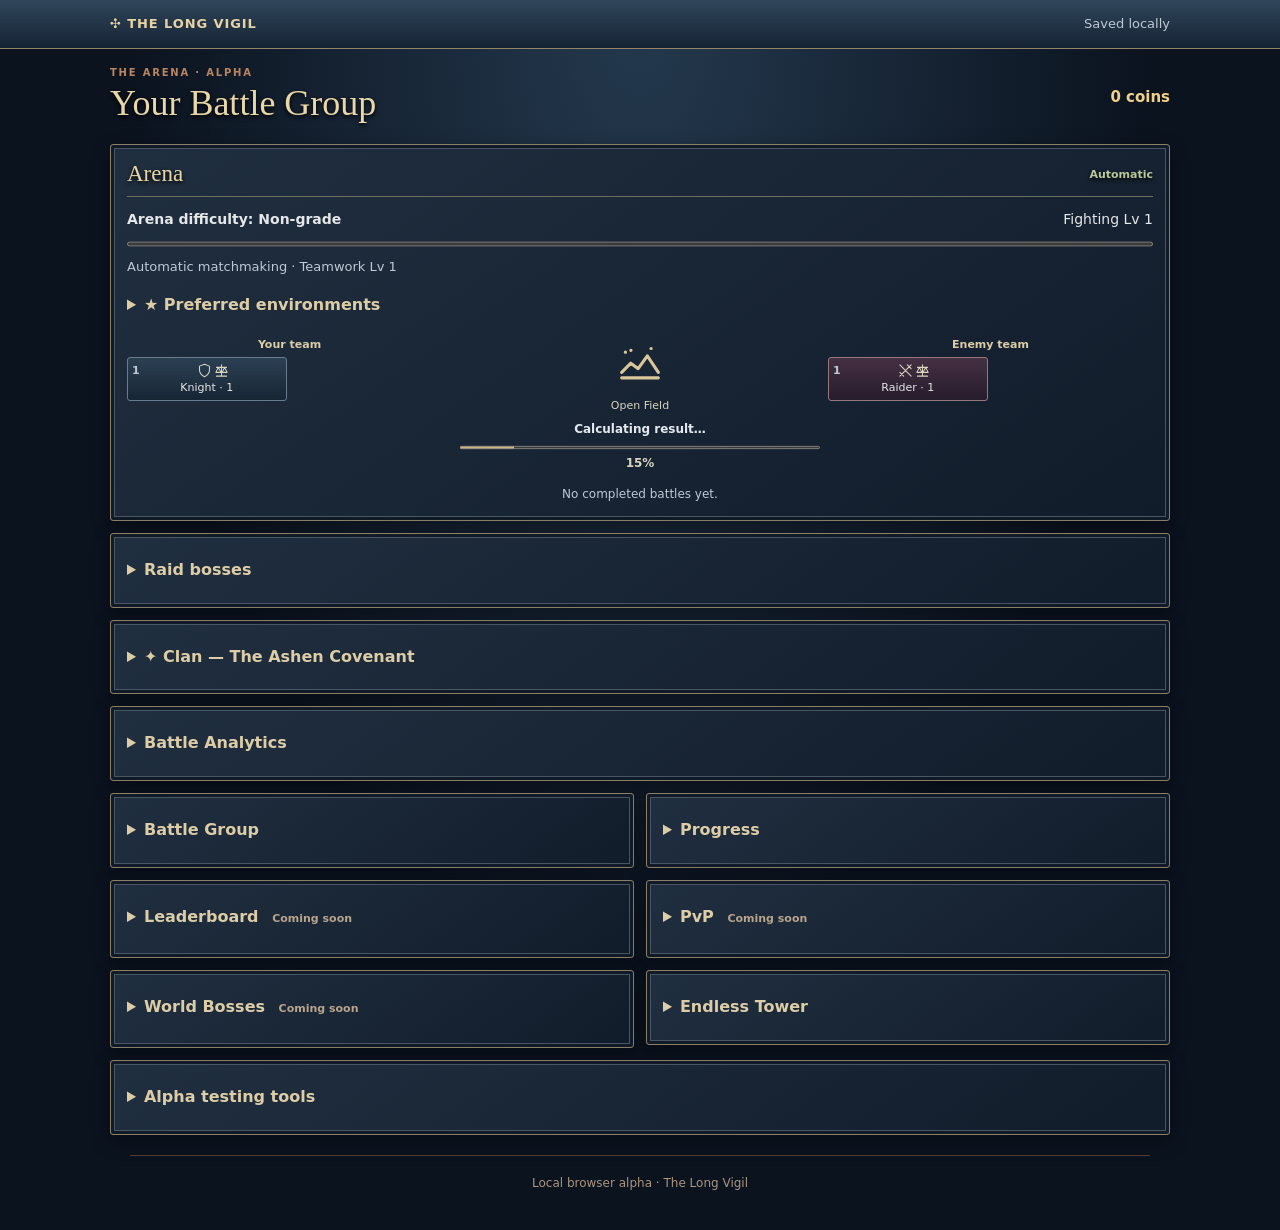
==== commit 56c5880a: "SPECIALIZATION-LOCK-UI-001: neutral locked controls, level requirement and browser checks" ====
--- a/site/play/index.html
+++ b/site/play/index.html
@@ -7,91 +7,91 @@
 <title>The Long Vigil — Play</title>
 <link rel="icon" href="../favicon.svg" type="image/svg+xml">
 <link rel="stylesheet" href="./game.css">
-<link rel="stylesheet" href="./manager-ui.css?v=recruitment-001">
+<link rel="stylesheet" href="./manager-ui.css?v=specialization-lock-001">
 <link rel="stylesheet" href="./fantasy-ui.css?v=raid-001">
 <script type="importmap">
 {
   "imports": {
-    "./engine.mjs": "./engine.mjs?v=recruitment-20261128-2",
-    "./engine.mjs?v=raid-001": "./engine.mjs?v=recruitment-20261128-2",
-    "./engine.mjs?v=individual-stats-001": "./engine.mjs?v=recruitment-20261128-2",
-    "./engine.mjs?v=kits-001": "./engine.mjs?v=recruitment-20261128-2",
-    "./engine.mjs?v=gear-a3": "./engine.mjs?v=recruitment-20261128-2",
-    "./engine.mjs?v=group-001": "./engine.mjs?v=recruitment-20261128-2",
-    "./arena-manager.mjs": "./arena-manager.mjs?v=recruitment-20261128-2",
-    "./arena-manager.mjs?v=raid-001": "./arena-manager.mjs?v=recruitment-20261128-2",
-    "./manager-lanes.mjs": "./manager-lanes.mjs?v=recruitment-20261128-2",
-    "./manager-lanes.mjs?v=raid-001": "./manager-lanes.mjs?v=recruitment-20261128-2",
-    "./manager-lanes.mjs?v=individual-stats-001": "./manager-lanes.mjs?v=recruitment-20261128-2",
-    "./arena-presentation.mjs": "./arena-presentation.mjs?v=recruitment-20261128-2",
-    "./arena-presentation.mjs?v=raid-001": "./arena-presentation.mjs?v=recruitment-20261128-2",
-    "./battle-group-timeline.mjs": "./battle-group-timeline.mjs?v=recruitment-20261128-2",
-    "./battle-group-timeline.mjs?v=raid-001": "./battle-group-timeline.mjs?v=recruitment-20261128-2",
-    "./battle-group-timeline.mjs?v=group-001": "./battle-group-timeline.mjs?v=recruitment-20261128-2",
-    "./arenas.mjs": "./arenas.mjs?v=recruitment-20261128-2",
-    "./arenas.mjs?v=bal-002": "./arenas.mjs?v=recruitment-20261128-2",
-    "./battle-group.mjs": "./battle-group.mjs?v=recruitment-20261128-2",
-    "./battle-group.mjs?v=group-001": "./battle-group.mjs?v=recruitment-20261128-2",
-    "./battle-group-clones.mjs": "./battle-group-clones.mjs?v=recruitment-20261128-2",
-    "./battle-group-clones.mjs?v=group-003": "./battle-group-clones.mjs?v=recruitment-20261128-2",
-    "./team-combat.mjs": "./team-combat.mjs?v=recruitment-20261128-2",
-    "./team-combat.mjs?v=raid-001": "./team-combat.mjs?v=recruitment-20261128-2",
-    "./team-combat.mjs?v=manager-tactics-001": "./team-combat.mjs?v=recruitment-20261128-2",
-    "./team-combat.mjs?v=kits-001": "./team-combat.mjs?v=recruitment-20261128-2",
-    "./physical-actions.mjs": "./physical-actions.mjs?v=recruitment-20261128-2",
-    "./physical-actions.mjs?v=kits-001": "./physical-actions.mjs?v=recruitment-20261128-2",
-    "./class-ability-policy.mjs": "./class-ability-policy.mjs?v=recruitment-20261128-2",
-    "./class-effects.mjs": "./class-effects.mjs?v=recruitment-20261128-2",
-    "./class-kits.mjs": "./class-kits.mjs?v=recruitment-20261128-2",
-    "./group-counter-rules.mjs": "./group-counter-rules.mjs?v=recruitment-20261128-2",
-    "./stat-combat.mjs": "./stat-combat.mjs?v=recruitment-20261128-2",
-    "./arena-preferences.mjs": "./arena-preferences.mjs?v=recruitment-20261128-2",
-    "./engine.mjs?v=npc-parity-001": "./engine.mjs?v=recruitment-20261128-2",
-    "./engine.mjs?v=arena-only-001": "./engine.mjs?v=recruitment-20261128-2",
-    "./team-combat.mjs?v=raid-002": "./team-combat.mjs?v=recruitment-20261128-2",
-    "./alpha-clan.mjs": "./alpha-clan.mjs?v=recruitment-20261128-2",
-    "./clan-raid.mjs": "./clan-raid.mjs?v=recruitment-20261128-2",
-    "./raid-rules.mjs": "./raid-rules.mjs?v=recruitment-20261128-2",
-    "./raid-rules.mjs?v=raid-002": "./raid-rules.mjs?v=recruitment-20261128-2",
-    "./raid-encounters.mjs": "./raid-encounters.mjs?v=recruitment-20261128-2",
-    "./raid-encounters.mjs?v=raid-002": "./raid-encounters.mjs?v=recruitment-20261128-2",
-    "./raid-session.mjs": "./raid-session.mjs?v=recruitment-20261128-2",
-    "./manager-app.mjs": "./manager-app.mjs?v=recruitment-20261128-2",
-    "./manager-app.mjs?v=raid-002": "./manager-app.mjs?v=recruitment-20261128-2",
-    "./manager-app.mjs?v=alpha-clan-001": "./manager-app.mjs?v=recruitment-20261128-2",
-    "./arena-view.mjs": "./arena-view.mjs?v=recruitment-20261128-2",
-    "./arena-view.mjs?v=raid-002": "./arena-view.mjs?v=recruitment-20261128-2",
-    "./manager-migration.mjs": "./manager-migration.mjs?v=recruitment-20261128-2",
-    "./manager-migration.mjs?v=individual-stats-001": "./manager-migration.mjs?v=recruitment-20261128-2",
-    "./alpha-tools.mjs": "./alpha-tools.mjs?v=recruitment-20261128-2",
-    "./alpha-tools.mjs?v=individual-stats-001": "./alpha-tools.mjs?v=recruitment-20261128-2",
-    "./endless-tower.mjs": "./endless-tower.mjs?v=recruitment-20261128-2",
-    "./endless-tower.mjs?v=raid-002": "./endless-tower.mjs?v=recruitment-20261128-2",
-    "./endless-tower.mjs?v=group-005": "./endless-tower.mjs?v=recruitment-20261128-2",
-    "./endless-tower.mjs?v=group-003": "./endless-tower.mjs?v=recruitment-20261128-2",
-    "./endless-tower.mjs?v=kits-001": "./endless-tower.mjs?v=recruitment-20261128-2",
-    "./raid-view.mjs": "./raid-view.mjs?v=recruitment-20261128-2",
-    "./raid-view.mjs?v=raid-002": "./raid-view.mjs?v=recruitment-20261128-2",
-    "./raid-view.mjs?v=group-005": "./raid-view.mjs?v=recruitment-20261128-2",
-    "./raid-view.mjs?v=group-003": "./raid-view.mjs?v=recruitment-20261128-2",
-    "./raid-view.mjs?v=kits-001": "./raid-view.mjs?v=recruitment-20261128-2",
-    "./battle-group-rank.mjs": "./battle-group-rank.mjs?v=recruitment-20261128-2",
-    "./battle-group-rank.mjs?v=raid-002": "./battle-group-rank.mjs?v=recruitment-20261128-2",
-    "./battle-group-rank.mjs?v=group-005": "./battle-group-rank.mjs?v=recruitment-20261128-2",
-    "./battle-group-rank.mjs?v=group-003": "./battle-group-rank.mjs?v=recruitment-20261128-2",
-    "./battle-group-rank.mjs?v=kits-001": "./battle-group-rank.mjs?v=recruitment-20261128-2",
-    "./battle-group-clones.mjs?v=raid-002": "./battle-group-clones.mjs?v=recruitment-20261128-2",
-    "./battle-group-clones.mjs?v=group-005": "./battle-group-clones.mjs?v=recruitment-20261128-2",
-    "./battle-group-clones.mjs?v=kits-001": "./battle-group-clones.mjs?v=recruitment-20261128-2",
-    "./battle-group-actions.mjs": "./battle-group-actions.mjs?v=recruitment-20261128-2",
-    "./battle-group-actions.mjs?v=raid-002": "./battle-group-actions.mjs?v=recruitment-20261128-2",
-    "./battle-group-actions.mjs?v=group-005": "./battle-group-actions.mjs?v=recruitment-20261128-2",
-    "./battle-group-actions.mjs?v=group-003": "./battle-group-actions.mjs?v=recruitment-20261128-2",
-    "./battle-group-actions.mjs?v=kits-001": "./battle-group-actions.mjs?v=recruitment-20261128-2"
+    "./engine.mjs": "./engine.mjs?v=specialization-lock-20261128-1",
+    "./engine.mjs?v=raid-001": "./engine.mjs?v=specialization-lock-20261128-1",
+    "./engine.mjs?v=individual-stats-001": "./engine.mjs?v=specialization-lock-20261128-1",
+    "./engine.mjs?v=kits-001": "./engine.mjs?v=specialization-lock-20261128-1",
+    "./engine.mjs?v=gear-a3": "./engine.mjs?v=specialization-lock-20261128-1",
+    "./engine.mjs?v=group-001": "./engine.mjs?v=specialization-lock-20261128-1",
+    "./arena-manager.mjs": "./arena-manager.mjs?v=specialization-lock-20261128-1",
+    "./arena-manager.mjs?v=raid-001": "./arena-manager.mjs?v=specialization-lock-20261128-1",
+    "./manager-lanes.mjs": "./manager-lanes.mjs?v=specialization-lock-20261128-1",
+    "./manager-lanes.mjs?v=raid-001": "./manager-lanes.mjs?v=specialization-lock-20261128-1",
+    "./manager-lanes.mjs?v=individual-stats-001": "./manager-lanes.mjs?v=specialization-lock-20261128-1",
+    "./arena-presentation.mjs": "./arena-presentation.mjs?v=specialization-lock-20261128-1",
+    "./arena-presentation.mjs?v=raid-001": "./arena-presentation.mjs?v=specialization-lock-20261128-1",
+    "./battle-group-timeline.mjs": "./battle-group-timeline.mjs?v=specialization-lock-20261128-1",
+    "./battle-group-timeline.mjs?v=raid-001": "./battle-group-timeline.mjs?v=specialization-lock-20261128-1",
+    "./battle-group-timeline.mjs?v=group-001": "./battle-group-timeline.mjs?v=specialization-lock-20261128-1",
+    "./arenas.mjs": "./arenas.mjs?v=specialization-lock-20261128-1",
+    "./arenas.mjs?v=bal-002": "./arenas.mjs?v=specialization-lock-20261128-1",
+    "./battle-group.mjs": "./battle-group.mjs?v=specialization-lock-20261128-1",
+    "./battle-group.mjs?v=group-001": "./battle-group.mjs?v=specialization-lock-20261128-1",
+    "./battle-group-clones.mjs": "./battle-group-clones.mjs?v=specialization-lock-20261128-1",
+    "./battle-group-clones.mjs?v=group-003": "./battle-group-clones.mjs?v=specialization-lock-20261128-1",
+    "./team-combat.mjs": "./team-combat.mjs?v=specialization-lock-20261128-1",
+    "./team-combat.mjs?v=raid-001": "./team-combat.mjs?v=specialization-lock-20261128-1",
+    "./team-combat.mjs?v=manager-tactics-001": "./team-combat.mjs?v=specialization-lock-20261128-1",
+    "./team-combat.mjs?v=kits-001": "./team-combat.mjs?v=specialization-lock-20261128-1",
+    "./physical-actions.mjs": "./physical-actions.mjs?v=specialization-lock-20261128-1",
+    "./physical-actions.mjs?v=kits-001": "./physical-actions.mjs?v=specialization-lock-20261128-1",
+    "./class-ability-policy.mjs": "./class-ability-policy.mjs?v=specialization-lock-20261128-1",
+    "./class-effects.mjs": "./class-effects.mjs?v=specialization-lock-20261128-1",
+    "./class-kits.mjs": "./class-kits.mjs?v=specialization-lock-20261128-1",
+    "./group-counter-rules.mjs": "./group-counter-rules.mjs?v=specialization-lock-20261128-1",
+    "./stat-combat.mjs": "./stat-combat.mjs?v=specialization-lock-20261128-1",
+    "./arena-preferences.mjs": "./arena-preferences.mjs?v=specialization-lock-20261128-1",
+    "./engine.mjs?v=npc-parity-001": "./engine.mjs?v=specialization-lock-20261128-1",
+    "./engine.mjs?v=arena-only-001": "./engine.mjs?v=specialization-lock-20261128-1",
+    "./team-combat.mjs?v=raid-002": "./team-combat.mjs?v=specialization-lock-20261128-1",
+    "./alpha-clan.mjs": "./alpha-clan.mjs?v=specialization-lock-20261128-1",
+    "./clan-raid.mjs": "./clan-raid.mjs?v=specialization-lock-20261128-1",
+    "./raid-rules.mjs": "./raid-rules.mjs?v=specialization-lock-20261128-1",
+    "./raid-rules.mjs?v=raid-002": "./raid-rules.mjs?v=specialization-lock-20261128-1",
+    "./raid-encounters.mjs": "./raid-encounters.mjs?v=specialization-lock-20261128-1",
+    "./raid-encounters.mjs?v=raid-002": "./raid-encounters.mjs?v=specialization-lock-20261128-1",
+    "./raid-session.mjs": "./raid-session.mjs?v=specialization-lock-20261128-1",
+    "./manager-app.mjs": "./manager-app.mjs?v=specialization-lock-20261128-1",
+    "./manager-app.mjs?v=raid-002": "./manager-app.mjs?v=specialization-lock-20261128-1",
+    "./manager-app.mjs?v=alpha-clan-001": "./manager-app.mjs?v=specialization-lock-20261128-1",
+    "./arena-view.mjs": "./arena-view.mjs?v=specialization-lock-20261128-1",
+    "./arena-view.mjs?v=raid-002": "./arena-view.mjs?v=specialization-lock-20261128-1",
+    "./manager-migration.mjs": "./manager-migration.mjs?v=specialization-lock-20261128-1",
+    "./manager-migration.mjs?v=individual-stats-001": "./manager-migration.mjs?v=specialization-lock-20261128-1",
+    "./alpha-tools.mjs": "./alpha-tools.mjs?v=specialization-lock-20261128-1",
+    "./alpha-tools.mjs?v=individual-stats-001": "./alpha-tools.mjs?v=specialization-lock-20261128-1",
+    "./endless-tower.mjs": "./endless-tower.mjs?v=specialization-lock-20261128-1",
+    "./endless-tower.mjs?v=raid-002": "./endless-tower.mjs?v=specialization-lock-20261128-1",
+    "./endless-tower.mjs?v=group-005": "./endless-tower.mjs?v=specialization-lock-20261128-1",
+    "./endless-tower.mjs?v=group-003": "./endless-tower.mjs?v=specialization-lock-20261128-1",
+    "./endless-tower.mjs?v=kits-001": "./endless-tower.mjs?v=specialization-lock-20261128-1",
+    "./raid-view.mjs": "./raid-view.mjs?v=specialization-lock-20261128-1",
+    "./raid-view.mjs?v=raid-002": "./raid-view.mjs?v=specialization-lock-20261128-1",
+    "./raid-view.mjs?v=group-005": "./raid-view.mjs?v=specialization-lock-20261128-1",
+    "./raid-view.mjs?v=group-003": "./raid-view.mjs?v=specialization-lock-20261128-1",
+    "./raid-view.mjs?v=kits-001": "./raid-view.mjs?v=specialization-lock-20261128-1",
+    "./battle-group-rank.mjs": "./battle-group-rank.mjs?v=specialization-lock-20261128-1",
+    "./battle-group-rank.mjs?v=raid-002": "./battle-group-rank.mjs?v=specialization-lock-20261128-1",
+    "./battle-group-rank.mjs?v=group-005": "./battle-group-rank.mjs?v=specialization-lock-20261128-1",
+    "./battle-group-rank.mjs?v=group-003": "./battle-group-rank.mjs?v=specialization-lock-20261128-1",
+    "./battle-group-rank.mjs?v=kits-001": "./battle-group-rank.mjs?v=specialization-lock-20261128-1",
+    "./battle-group-clones.mjs?v=raid-002": "./battle-group-clones.mjs?v=specialization-lock-20261128-1",
+    "./battle-group-clones.mjs?v=group-005": "./battle-group-clones.mjs?v=specialization-lock-20261128-1",
+    "./battle-group-clones.mjs?v=kits-001": "./battle-group-clones.mjs?v=specialization-lock-20261128-1",
+    "./battle-group-actions.mjs": "./battle-group-actions.mjs?v=specialization-lock-20261128-1",
+    "./battle-group-actions.mjs?v=raid-002": "./battle-group-actions.mjs?v=specialization-lock-20261128-1",
+    "./battle-group-actions.mjs?v=group-005": "./battle-group-actions.mjs?v=specialization-lock-20261128-1",
+    "./battle-group-actions.mjs?v=group-003": "./battle-group-actions.mjs?v=specialization-lock-20261128-1",
+    "./battle-group-actions.mjs?v=kits-001": "./battle-group-actions.mjs?v=specialization-lock-20261128-1"
   }
 }
 </script>
-<script type="module" src="./manager-app.mjs?v=recruitment-20261128-2"></script>
+<script type="module" src="./manager-app.mjs?v=specialization-lock-20261128-1"></script>
 </head>
 <body>
 <a class="skip-link" href="#game">Skip to game</a>
--- a/site/play/manager-ui.css
+++ b/site/play/manager-ui.css
@@ -65,4 +65,7 @@
 
 #towerAttempt{width:100%;min-height:44px}#towerFight{padding:12px;border:1px solid #584638;border-radius:6px}
 
-#fighterButtons button:disabled{opacity:.65}#specialClassChoice [data-locked=true]{opacity:.6}
+#fighterButtons button:disabled{opacity:.65}
+/* Neutral forged iron instead of the active gold selection, even on hover. */
+#specialClassChoice button[data-choice][data-locked=true]{background:#272727;color:#b5b5b5;border:1px solid #555;opacity:1;cursor:not-allowed;font-weight:400;padding:8px 7px;filter:grayscale(1);box-shadow:none}
+#specialClassChoice[data-locked=true] .class-info-button{background:#272727;color:#b5b5b5;border-color:#555;filter:grayscale(1)}
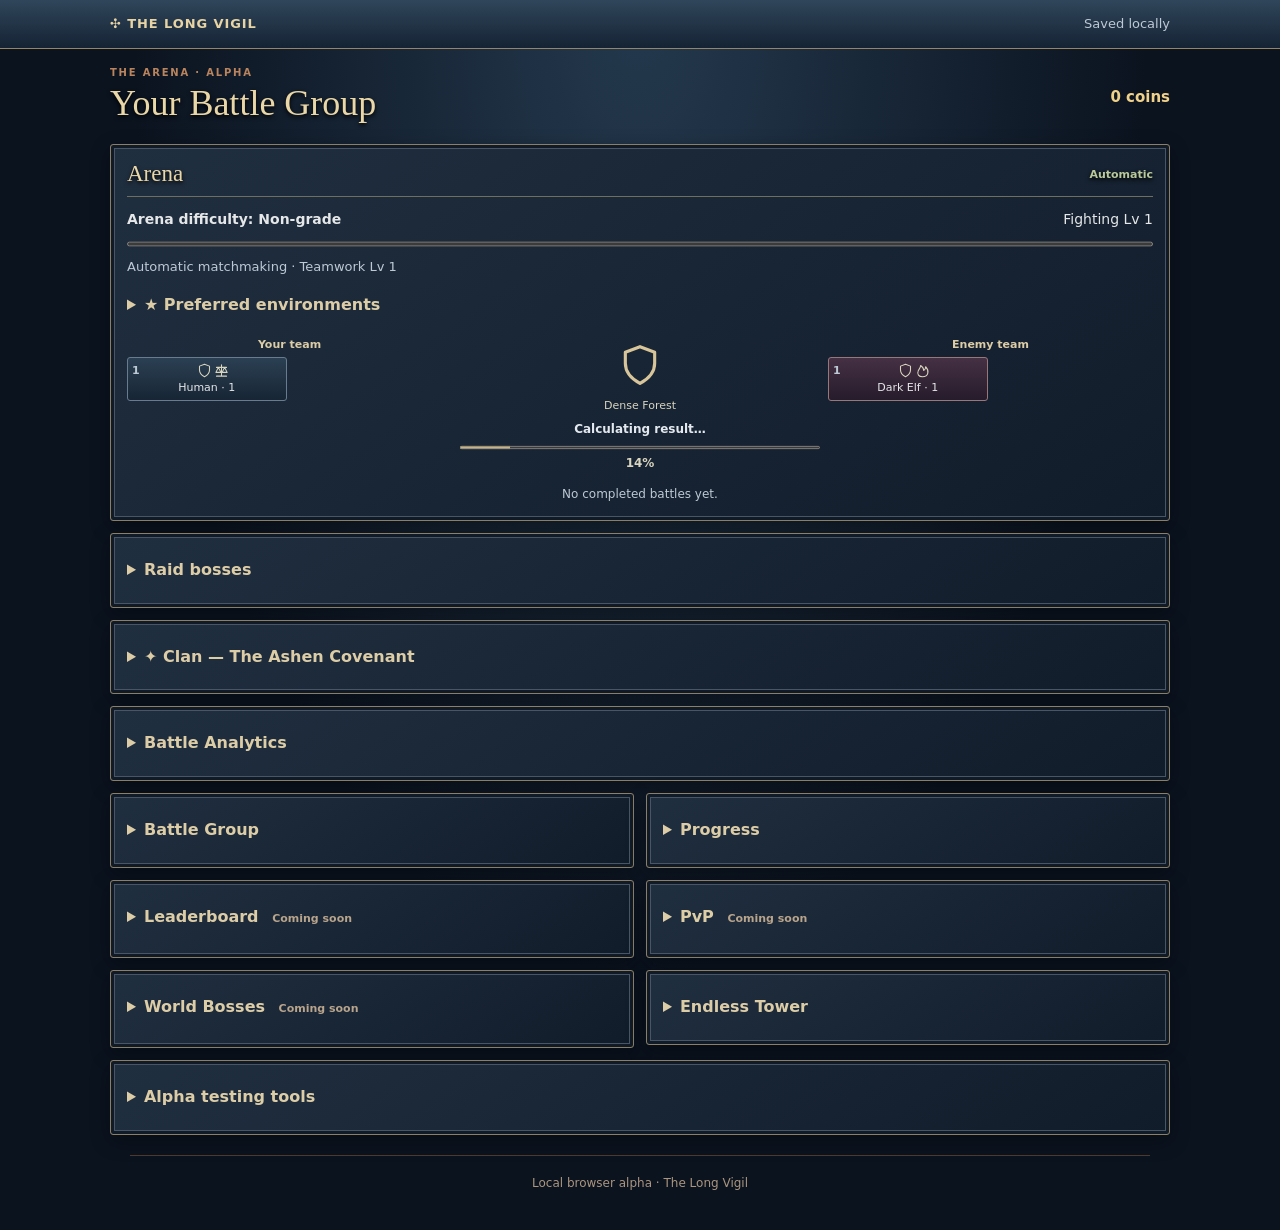
==== commit 6a53a6f3: "STAGED-RECRUITMENT-001: race-only start, class 20, specialization 30" ====
--- a/site/play/index.html
+++ b/site/play/index.html
@@ -7,91 +7,94 @@
 <title>The Long Vigil — Play</title>
 <link rel="icon" href="../favicon.svg" type="image/svg+xml">
 <link rel="stylesheet" href="./game.css">
-<link rel="stylesheet" href="./manager-ui.css?v=specialization-lock-001">
+<link rel="stylesheet" href="./manager-ui.css?v=staged-recruitment-001">
 <link rel="stylesheet" href="./fantasy-ui.css?v=raid-001">
 <script type="importmap">
 {
   "imports": {
-    "./engine.mjs": "./engine.mjs?v=specialization-lock-20261128-1",
-    "./engine.mjs?v=raid-001": "./engine.mjs?v=specialization-lock-20261128-1",
-    "./engine.mjs?v=individual-stats-001": "./engine.mjs?v=specialization-lock-20261128-1",
-    "./engine.mjs?v=kits-001": "./engine.mjs?v=specialization-lock-20261128-1",
-    "./engine.mjs?v=gear-a3": "./engine.mjs?v=specialization-lock-20261128-1",
-    "./engine.mjs?v=group-001": "./engine.mjs?v=specialization-lock-20261128-1",
-    "./arena-manager.mjs": "./arena-manager.mjs?v=specialization-lock-20261128-1",
-    "./arena-manager.mjs?v=raid-001": "./arena-manager.mjs?v=specialization-lock-20261128-1",
-    "./manager-lanes.mjs": "./manager-lanes.mjs?v=specialization-lock-20261128-1",
-    "./manager-lanes.mjs?v=raid-001": "./manager-lanes.mjs?v=specialization-lock-20261128-1",
-    "./manager-lanes.mjs?v=individual-stats-001": "./manager-lanes.mjs?v=specialization-lock-20261128-1",
-    "./arena-presentation.mjs": "./arena-presentation.mjs?v=specialization-lock-20261128-1",
-    "./arena-presentation.mjs?v=raid-001": "./arena-presentation.mjs?v=specialization-lock-20261128-1",
-    "./battle-group-timeline.mjs": "./battle-group-timeline.mjs?v=specialization-lock-20261128-1",
-    "./battle-group-timeline.mjs?v=raid-001": "./battle-group-timeline.mjs?v=specialization-lock-20261128-1",
-    "./battle-group-timeline.mjs?v=group-001": "./battle-group-timeline.mjs?v=specialization-lock-20261128-1",
-    "./arenas.mjs": "./arenas.mjs?v=specialization-lock-20261128-1",
-    "./arenas.mjs?v=bal-002": "./arenas.mjs?v=specialization-lock-20261128-1",
-    "./battle-group.mjs": "./battle-group.mjs?v=specialization-lock-20261128-1",
-    "./battle-group.mjs?v=group-001": "./battle-group.mjs?v=specialization-lock-20261128-1",
-    "./battle-group-clones.mjs": "./battle-group-clones.mjs?v=specialization-lock-20261128-1",
-    "./battle-group-clones.mjs?v=group-003": "./battle-group-clones.mjs?v=specialization-lock-20261128-1",
-    "./team-combat.mjs": "./team-combat.mjs?v=specialization-lock-20261128-1",
-    "./team-combat.mjs?v=raid-001": "./team-combat.mjs?v=specialization-lock-20261128-1",
-    "./team-combat.mjs?v=manager-tactics-001": "./team-combat.mjs?v=specialization-lock-20261128-1",
-    "./team-combat.mjs?v=kits-001": "./team-combat.mjs?v=specialization-lock-20261128-1",
-    "./physical-actions.mjs": "./physical-actions.mjs?v=specialization-lock-20261128-1",
-    "./physical-actions.mjs?v=kits-001": "./physical-actions.mjs?v=specialization-lock-20261128-1",
-    "./class-ability-policy.mjs": "./class-ability-policy.mjs?v=specialization-lock-20261128-1",
-    "./class-effects.mjs": "./class-effects.mjs?v=specialization-lock-20261128-1",
-    "./class-kits.mjs": "./class-kits.mjs?v=specialization-lock-20261128-1",
-    "./group-counter-rules.mjs": "./group-counter-rules.mjs?v=specialization-lock-20261128-1",
-    "./stat-combat.mjs": "./stat-combat.mjs?v=specialization-lock-20261128-1",
-    "./arena-preferences.mjs": "./arena-preferences.mjs?v=specialization-lock-20261128-1",
-    "./engine.mjs?v=npc-parity-001": "./engine.mjs?v=specialization-lock-20261128-1",
-    "./engine.mjs?v=arena-only-001": "./engine.mjs?v=specialization-lock-20261128-1",
-    "./team-combat.mjs?v=raid-002": "./team-combat.mjs?v=specialization-lock-20261128-1",
-    "./alpha-clan.mjs": "./alpha-clan.mjs?v=specialization-lock-20261128-1",
-    "./clan-raid.mjs": "./clan-raid.mjs?v=specialization-lock-20261128-1",
-    "./raid-rules.mjs": "./raid-rules.mjs?v=specialization-lock-20261128-1",
-    "./raid-rules.mjs?v=raid-002": "./raid-rules.mjs?v=specialization-lock-20261128-1",
-    "./raid-encounters.mjs": "./raid-encounters.mjs?v=specialization-lock-20261128-1",
-    "./raid-encounters.mjs?v=raid-002": "./raid-encounters.mjs?v=specialization-lock-20261128-1",
-    "./raid-session.mjs": "./raid-session.mjs?v=specialization-lock-20261128-1",
-    "./manager-app.mjs": "./manager-app.mjs?v=specialization-lock-20261128-1",
-    "./manager-app.mjs?v=raid-002": "./manager-app.mjs?v=specialization-lock-20261128-1",
-    "./manager-app.mjs?v=alpha-clan-001": "./manager-app.mjs?v=specialization-lock-20261128-1",
-    "./arena-view.mjs": "./arena-view.mjs?v=specialization-lock-20261128-1",
-    "./arena-view.mjs?v=raid-002": "./arena-view.mjs?v=specialization-lock-20261128-1",
-    "./manager-migration.mjs": "./manager-migration.mjs?v=specialization-lock-20261128-1",
-    "./manager-migration.mjs?v=individual-stats-001": "./manager-migration.mjs?v=specialization-lock-20261128-1",
-    "./alpha-tools.mjs": "./alpha-tools.mjs?v=specialization-lock-20261128-1",
-    "./alpha-tools.mjs?v=individual-stats-001": "./alpha-tools.mjs?v=specialization-lock-20261128-1",
-    "./endless-tower.mjs": "./endless-tower.mjs?v=specialization-lock-20261128-1",
-    "./endless-tower.mjs?v=raid-002": "./endless-tower.mjs?v=specialization-lock-20261128-1",
-    "./endless-tower.mjs?v=group-005": "./endless-tower.mjs?v=specialization-lock-20261128-1",
-    "./endless-tower.mjs?v=group-003": "./endless-tower.mjs?v=specialization-lock-20261128-1",
-    "./endless-tower.mjs?v=kits-001": "./endless-tower.mjs?v=specialization-lock-20261128-1",
-    "./raid-view.mjs": "./raid-view.mjs?v=specialization-lock-20261128-1",
-    "./raid-view.mjs?v=raid-002": "./raid-view.mjs?v=specialization-lock-20261128-1",
-    "./raid-view.mjs?v=group-005": "./raid-view.mjs?v=specialization-lock-20261128-1",
-    "./raid-view.mjs?v=group-003": "./raid-view.mjs?v=specialization-lock-20261128-1",
-    "./raid-view.mjs?v=kits-001": "./raid-view.mjs?v=specialization-lock-20261128-1",
-    "./battle-group-rank.mjs": "./battle-group-rank.mjs?v=specialization-lock-20261128-1",
-    "./battle-group-rank.mjs?v=raid-002": "./battle-group-rank.mjs?v=specialization-lock-20261128-1",
-    "./battle-group-rank.mjs?v=group-005": "./battle-group-rank.mjs?v=specialization-lock-20261128-1",
-    "./battle-group-rank.mjs?v=group-003": "./battle-group-rank.mjs?v=specialization-lock-20261128-1",
-    "./battle-group-rank.mjs?v=kits-001": "./battle-group-rank.mjs?v=specialization-lock-20261128-1",
-    "./battle-group-clones.mjs?v=raid-002": "./battle-group-clones.mjs?v=specialization-lock-20261128-1",
-    "./battle-group-clones.mjs?v=group-005": "./battle-group-clones.mjs?v=specialization-lock-20261128-1",
-    "./battle-group-clones.mjs?v=kits-001": "./battle-group-clones.mjs?v=specialization-lock-20261128-1",
-    "./battle-group-actions.mjs": "./battle-group-actions.mjs?v=specialization-lock-20261128-1",
-    "./battle-group-actions.mjs?v=raid-002": "./battle-group-actions.mjs?v=specialization-lock-20261128-1",
-    "./battle-group-actions.mjs?v=group-005": "./battle-group-actions.mjs?v=specialization-lock-20261128-1",
-    "./battle-group-actions.mjs?v=group-003": "./battle-group-actions.mjs?v=specialization-lock-20261128-1",
-    "./battle-group-actions.mjs?v=kits-001": "./battle-group-actions.mjs?v=specialization-lock-20261128-1"
+    "./engine.mjs": "./engine.mjs?v=staged-recruitment-20261128-1",
+    "./engine.mjs?v=raid-001": "./engine.mjs?v=staged-recruitment-20261128-1",
+    "./engine.mjs?v=individual-stats-001": "./engine.mjs?v=staged-recruitment-20261128-1",
+    "./engine.mjs?v=kits-001": "./engine.mjs?v=staged-recruitment-20261128-1",
+    "./engine.mjs?v=gear-a3": "./engine.mjs?v=staged-recruitment-20261128-1",
+    "./engine.mjs?v=group-001": "./engine.mjs?v=staged-recruitment-20261128-1",
+    "./arena-manager.mjs": "./arena-manager.mjs?v=staged-recruitment-20261128-1",
+    "./arena-manager.mjs?v=raid-001": "./arena-manager.mjs?v=staged-recruitment-20261128-1",
+    "./manager-lanes.mjs": "./manager-lanes.mjs?v=staged-recruitment-20261128-1",
+    "./manager-lanes.mjs?v=raid-001": "./manager-lanes.mjs?v=staged-recruitment-20261128-1",
+    "./manager-lanes.mjs?v=individual-stats-001": "./manager-lanes.mjs?v=staged-recruitment-20261128-1",
+    "./arena-presentation.mjs": "./arena-presentation.mjs?v=staged-recruitment-20261128-1",
+    "./arena-presentation.mjs?v=raid-001": "./arena-presentation.mjs?v=staged-recruitment-20261128-1",
+    "./battle-group-timeline.mjs": "./battle-group-timeline.mjs?v=staged-recruitment-20261128-1",
+    "./battle-group-timeline.mjs?v=raid-001": "./battle-group-timeline.mjs?v=staged-recruitment-20261128-1",
+    "./battle-group-timeline.mjs?v=group-001": "./battle-group-timeline.mjs?v=staged-recruitment-20261128-1",
+    "./arenas.mjs": "./arenas.mjs?v=staged-recruitment-20261128-1",
+    "./arenas.mjs?v=bal-002": "./arenas.mjs?v=staged-recruitment-20261128-1",
+    "./battle-group-editor.mjs?v=individual-stats-001": "./battle-group-editor.mjs?v=staged-recruitment-20261128-1",
+    "./battle-group-progress-view.mjs?v=individual-stats-001": "./battle-group-progress-view.mjs?v=staged-recruitment-20261128-1",
+    "./battle-group.mjs?v=individual-stats-001": "./battle-group.mjs?v=staged-recruitment-20261128-1",
+    "./battle-group.mjs": "./battle-group.mjs?v=staged-recruitment-20261128-1",
+    "./battle-group.mjs?v=group-001": "./battle-group.mjs?v=staged-recruitment-20261128-1",
+    "./battle-group-clones.mjs": "./battle-group-clones.mjs?v=staged-recruitment-20261128-1",
+    "./battle-group-clones.mjs?v=group-003": "./battle-group-clones.mjs?v=staged-recruitment-20261128-1",
+    "./team-combat.mjs": "./team-combat.mjs?v=staged-recruitment-20261128-1",
+    "./team-combat.mjs?v=raid-001": "./team-combat.mjs?v=staged-recruitment-20261128-1",
+    "./team-combat.mjs?v=manager-tactics-001": "./team-combat.mjs?v=staged-recruitment-20261128-1",
+    "./team-combat.mjs?v=kits-001": "./team-combat.mjs?v=staged-recruitment-20261128-1",
+    "./physical-actions.mjs": "./physical-actions.mjs?v=staged-recruitment-20261128-1",
+    "./physical-actions.mjs?v=kits-001": "./physical-actions.mjs?v=staged-recruitment-20261128-1",
+    "./class-ability-policy.mjs": "./class-ability-policy.mjs?v=staged-recruitment-20261128-1",
+    "./class-effects.mjs": "./class-effects.mjs?v=staged-recruitment-20261128-1",
+    "./class-kits.mjs": "./class-kits.mjs?v=staged-recruitment-20261128-1",
+    "./group-counter-rules.mjs": "./group-counter-rules.mjs?v=staged-recruitment-20261128-1",
+    "./stat-combat.mjs": "./stat-combat.mjs?v=staged-recruitment-20261128-1",
+    "./arena-preferences.mjs": "./arena-preferences.mjs?v=staged-recruitment-20261128-1",
+    "./engine.mjs?v=npc-parity-001": "./engine.mjs?v=staged-recruitment-20261128-1",
+    "./engine.mjs?v=arena-only-001": "./engine.mjs?v=staged-recruitment-20261128-1",
+    "./team-combat.mjs?v=raid-002": "./team-combat.mjs?v=staged-recruitment-20261128-1",
+    "./alpha-clan.mjs": "./alpha-clan.mjs?v=staged-recruitment-20261128-1",
+    "./clan-raid.mjs": "./clan-raid.mjs?v=staged-recruitment-20261128-1",
+    "./raid-rules.mjs": "./raid-rules.mjs?v=staged-recruitment-20261128-1",
+    "./raid-rules.mjs?v=raid-002": "./raid-rules.mjs?v=staged-recruitment-20261128-1",
+    "./raid-encounters.mjs": "./raid-encounters.mjs?v=staged-recruitment-20261128-1",
+    "./raid-encounters.mjs?v=raid-002": "./raid-encounters.mjs?v=staged-recruitment-20261128-1",
+    "./raid-session.mjs": "./raid-session.mjs?v=staged-recruitment-20261128-1",
+    "./manager-app.mjs": "./manager-app.mjs?v=staged-recruitment-20261128-1",
+    "./manager-app.mjs?v=raid-002": "./manager-app.mjs?v=staged-recruitment-20261128-1",
+    "./manager-app.mjs?v=alpha-clan-001": "./manager-app.mjs?v=staged-recruitment-20261128-1",
+    "./arena-view.mjs": "./arena-view.mjs?v=staged-recruitment-20261128-1",
+    "./arena-view.mjs?v=raid-002": "./arena-view.mjs?v=staged-recruitment-20261128-1",
+    "./manager-migration.mjs": "./manager-migration.mjs?v=staged-recruitment-20261128-1",
+    "./manager-migration.mjs?v=individual-stats-001": "./manager-migration.mjs?v=staged-recruitment-20261128-1",
+    "./alpha-tools.mjs": "./alpha-tools.mjs?v=staged-recruitment-20261128-1",
+    "./alpha-tools.mjs?v=individual-stats-001": "./alpha-tools.mjs?v=staged-recruitment-20261128-1",
+    "./endless-tower.mjs": "./endless-tower.mjs?v=staged-recruitment-20261128-1",
+    "./endless-tower.mjs?v=raid-002": "./endless-tower.mjs?v=staged-recruitment-20261128-1",
+    "./endless-tower.mjs?v=group-005": "./endless-tower.mjs?v=staged-recruitment-20261128-1",
+    "./endless-tower.mjs?v=group-003": "./endless-tower.mjs?v=staged-recruitment-20261128-1",
+    "./endless-tower.mjs?v=kits-001": "./endless-tower.mjs?v=staged-recruitment-20261128-1",
+    "./raid-view.mjs": "./raid-view.mjs?v=staged-recruitment-20261128-1",
+    "./raid-view.mjs?v=raid-002": "./raid-view.mjs?v=staged-recruitment-20261128-1",
+    "./raid-view.mjs?v=group-005": "./raid-view.mjs?v=staged-recruitment-20261128-1",
+    "./raid-view.mjs?v=group-003": "./raid-view.mjs?v=staged-recruitment-20261128-1",
+    "./raid-view.mjs?v=kits-001": "./raid-view.mjs?v=staged-recruitment-20261128-1",
+    "./battle-group-rank.mjs": "./battle-group-rank.mjs?v=staged-recruitment-20261128-1",
+    "./battle-group-rank.mjs?v=raid-002": "./battle-group-rank.mjs?v=staged-recruitment-20261128-1",
+    "./battle-group-rank.mjs?v=group-005": "./battle-group-rank.mjs?v=staged-recruitment-20261128-1",
+    "./battle-group-rank.mjs?v=group-003": "./battle-group-rank.mjs?v=staged-recruitment-20261128-1",
+    "./battle-group-rank.mjs?v=kits-001": "./battle-group-rank.mjs?v=staged-recruitment-20261128-1",
+    "./battle-group-clones.mjs?v=raid-002": "./battle-group-clones.mjs?v=staged-recruitment-20261128-1",
+    "./battle-group-clones.mjs?v=group-005": "./battle-group-clones.mjs?v=staged-recruitment-20261128-1",
+    "./battle-group-clones.mjs?v=kits-001": "./battle-group-clones.mjs?v=staged-recruitment-20261128-1",
+    "./battle-group-actions.mjs": "./battle-group-actions.mjs?v=staged-recruitment-20261128-1",
+    "./battle-group-actions.mjs?v=raid-002": "./battle-group-actions.mjs?v=staged-recruitment-20261128-1",
+    "./battle-group-actions.mjs?v=group-005": "./battle-group-actions.mjs?v=staged-recruitment-20261128-1",
+    "./battle-group-actions.mjs?v=group-003": "./battle-group-actions.mjs?v=staged-recruitment-20261128-1",
+    "./battle-group-actions.mjs?v=kits-001": "./battle-group-actions.mjs?v=staged-recruitment-20261128-1"
   }
 }
 </script>
-<script type="module" src="./manager-app.mjs?v=specialization-lock-20261128-1"></script>
+<script type="module" src="./manager-app.mjs?v=staged-recruitment-20261128-1"></script>
 </head>
 <body>
 <a class="skip-link" href="#game">Skip to game</a>
--- a/site/play/manager-ui.css
+++ b/site/play/manager-ui.css
@@ -67,5 +67,5 @@
 
 #fighterButtons button:disabled{opacity:.65}
 /* Neutral forged iron instead of the active gold selection, even on hover. */
-#specialClassChoice button[data-choice][data-locked=true]{background:#272727;color:#b5b5b5;border:1px solid #555;opacity:1;cursor:not-allowed;font-weight:400;padding:8px 7px;filter:grayscale(1);box-shadow:none}
+#mainClassChoice button[data-choice][data-locked=true],#specialClassChoice button[data-choice][data-locked=true]{background:#272727;color:#b5b5b5;border:1px solid #555;opacity:1;cursor:not-allowed;font-weight:400;padding:8px 7px;filter:grayscale(1);box-shadow:none}
 #specialClassChoice[data-locked=true] .class-info-button{background:#272727;color:#b5b5b5;border-color:#555;filter:grayscale(1)}
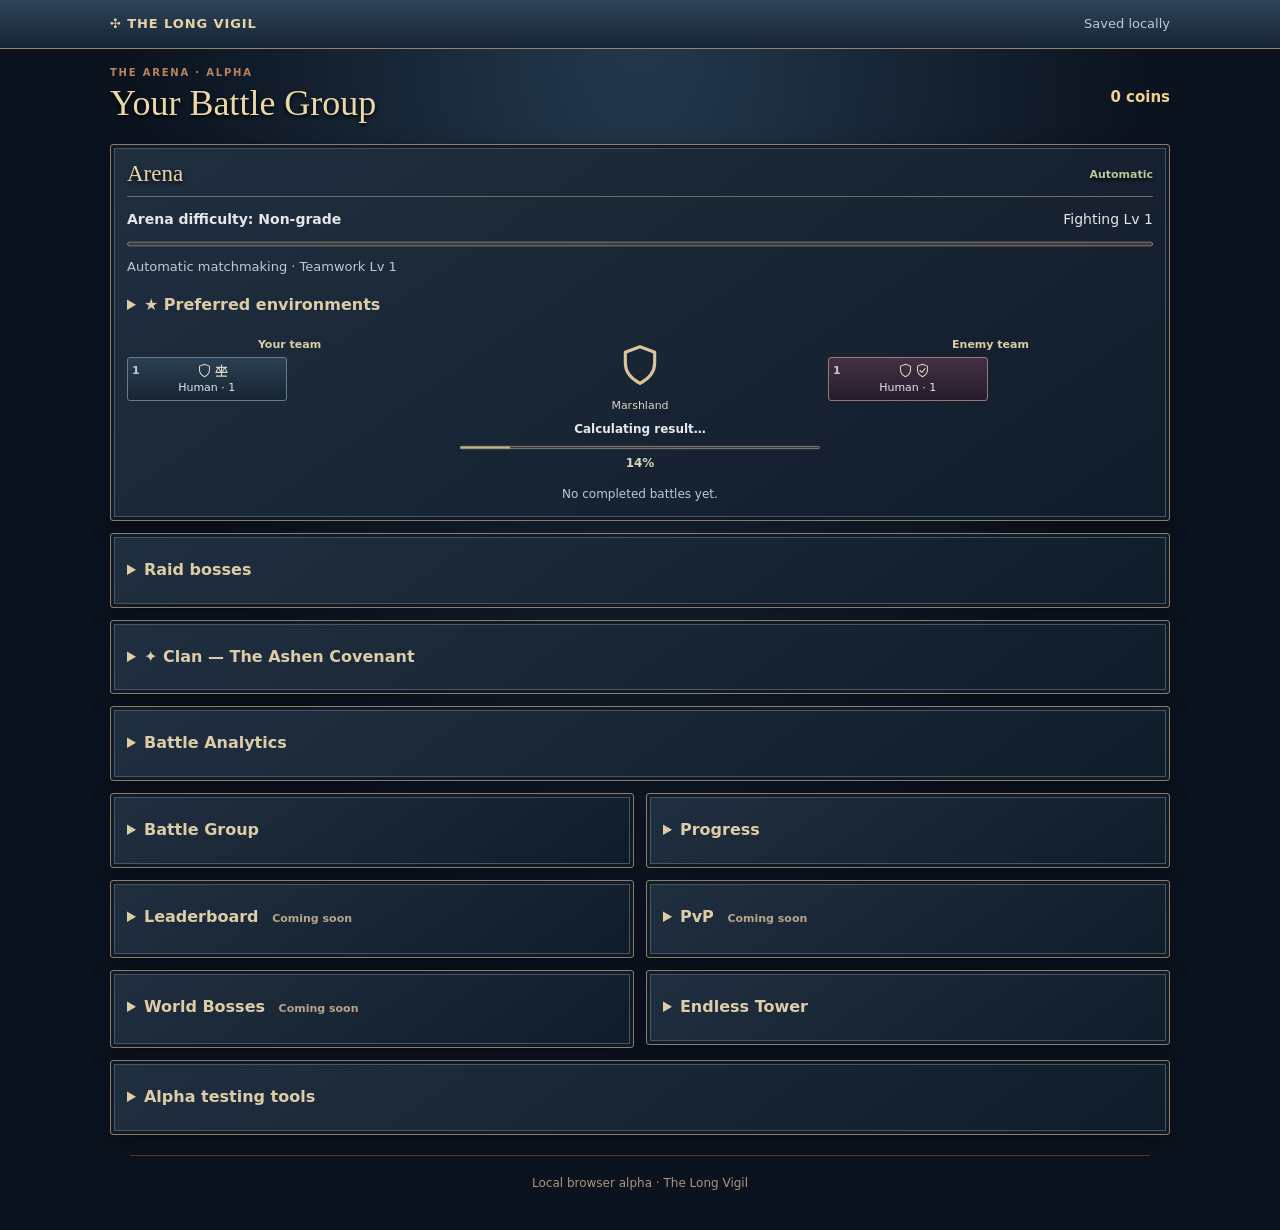
==== commit 25f8f7ff: "MAIN-CLASS-SKILLS-001: one automatic ability at character level 20–29" ====
--- a/site/play/index.html
+++ b/site/play/index.html
@@ -12,89 +12,89 @@
 <script type="importmap">
 {
   "imports": {
-    "./engine.mjs": "./engine.mjs?v=staged-recruitment-20261128-1",
-    "./engine.mjs?v=raid-001": "./engine.mjs?v=staged-recruitment-20261128-1",
-    "./engine.mjs?v=individual-stats-001": "./engine.mjs?v=staged-recruitment-20261128-1",
-    "./engine.mjs?v=kits-001": "./engine.mjs?v=staged-recruitment-20261128-1",
-    "./engine.mjs?v=gear-a3": "./engine.mjs?v=staged-recruitment-20261128-1",
-    "./engine.mjs?v=group-001": "./engine.mjs?v=staged-recruitment-20261128-1",
-    "./arena-manager.mjs": "./arena-manager.mjs?v=staged-recruitment-20261128-1",
-    "./arena-manager.mjs?v=raid-001": "./arena-manager.mjs?v=staged-recruitment-20261128-1",
-    "./manager-lanes.mjs": "./manager-lanes.mjs?v=staged-recruitment-20261128-1",
-    "./manager-lanes.mjs?v=raid-001": "./manager-lanes.mjs?v=staged-recruitment-20261128-1",
-    "./manager-lanes.mjs?v=individual-stats-001": "./manager-lanes.mjs?v=staged-recruitment-20261128-1",
-    "./arena-presentation.mjs": "./arena-presentation.mjs?v=staged-recruitment-20261128-1",
-    "./arena-presentation.mjs?v=raid-001": "./arena-presentation.mjs?v=staged-recruitment-20261128-1",
-    "./battle-group-timeline.mjs": "./battle-group-timeline.mjs?v=staged-recruitment-20261128-1",
-    "./battle-group-timeline.mjs?v=raid-001": "./battle-group-timeline.mjs?v=staged-recruitment-20261128-1",
-    "./battle-group-timeline.mjs?v=group-001": "./battle-group-timeline.mjs?v=staged-recruitment-20261128-1",
-    "./arenas.mjs": "./arenas.mjs?v=staged-recruitment-20261128-1",
-    "./arenas.mjs?v=bal-002": "./arenas.mjs?v=staged-recruitment-20261128-1",
-    "./battle-group-editor.mjs?v=individual-stats-001": "./battle-group-editor.mjs?v=staged-recruitment-20261128-1",
-    "./battle-group-progress-view.mjs?v=individual-stats-001": "./battle-group-progress-view.mjs?v=staged-recruitment-20261128-1",
-    "./battle-group.mjs?v=individual-stats-001": "./battle-group.mjs?v=staged-recruitment-20261128-1",
-    "./battle-group.mjs": "./battle-group.mjs?v=staged-recruitment-20261128-1",
-    "./battle-group.mjs?v=group-001": "./battle-group.mjs?v=staged-recruitment-20261128-1",
-    "./battle-group-clones.mjs": "./battle-group-clones.mjs?v=staged-recruitment-20261128-1",
-    "./battle-group-clones.mjs?v=group-003": "./battle-group-clones.mjs?v=staged-recruitment-20261128-1",
-    "./team-combat.mjs": "./team-combat.mjs?v=staged-recruitment-20261128-1",
-    "./team-combat.mjs?v=raid-001": "./team-combat.mjs?v=staged-recruitment-20261128-1",
-    "./team-combat.mjs?v=manager-tactics-001": "./team-combat.mjs?v=staged-recruitment-20261128-1",
-    "./team-combat.mjs?v=kits-001": "./team-combat.mjs?v=staged-recruitment-20261128-1",
-    "./physical-actions.mjs": "./physical-actions.mjs?v=staged-recruitment-20261128-1",
-    "./physical-actions.mjs?v=kits-001": "./physical-actions.mjs?v=staged-recruitment-20261128-1",
-    "./class-ability-policy.mjs": "./class-ability-policy.mjs?v=staged-recruitment-20261128-1",
-    "./class-effects.mjs": "./class-effects.mjs?v=staged-recruitment-20261128-1",
-    "./class-kits.mjs": "./class-kits.mjs?v=staged-recruitment-20261128-1",
-    "./group-counter-rules.mjs": "./group-counter-rules.mjs?v=staged-recruitment-20261128-1",
-    "./stat-combat.mjs": "./stat-combat.mjs?v=staged-recruitment-20261128-1",
-    "./arena-preferences.mjs": "./arena-preferences.mjs?v=staged-recruitment-20261128-1",
-    "./engine.mjs?v=npc-parity-001": "./engine.mjs?v=staged-recruitment-20261128-1",
-    "./engine.mjs?v=arena-only-001": "./engine.mjs?v=staged-recruitment-20261128-1",
-    "./team-combat.mjs?v=raid-002": "./team-combat.mjs?v=staged-recruitment-20261128-1",
-    "./alpha-clan.mjs": "./alpha-clan.mjs?v=staged-recruitment-20261128-1",
-    "./clan-raid.mjs": "./clan-raid.mjs?v=staged-recruitment-20261128-1",
-    "./raid-rules.mjs": "./raid-rules.mjs?v=staged-recruitment-20261128-1",
-    "./raid-rules.mjs?v=raid-002": "./raid-rules.mjs?v=staged-recruitment-20261128-1",
-    "./raid-encounters.mjs": "./raid-encounters.mjs?v=staged-recruitment-20261128-1",
-    "./raid-encounters.mjs?v=raid-002": "./raid-encounters.mjs?v=staged-recruitment-20261128-1",
-    "./raid-session.mjs": "./raid-session.mjs?v=staged-recruitment-20261128-1",
-    "./manager-app.mjs": "./manager-app.mjs?v=staged-recruitment-20261128-1",
-    "./manager-app.mjs?v=raid-002": "./manager-app.mjs?v=staged-recruitment-20261128-1",
-    "./manager-app.mjs?v=alpha-clan-001": "./manager-app.mjs?v=staged-recruitment-20261128-1",
-    "./arena-view.mjs": "./arena-view.mjs?v=staged-recruitment-20261128-1",
-    "./arena-view.mjs?v=raid-002": "./arena-view.mjs?v=staged-recruitment-20261128-1",
-    "./manager-migration.mjs": "./manager-migration.mjs?v=staged-recruitment-20261128-1",
-    "./manager-migration.mjs?v=individual-stats-001": "./manager-migration.mjs?v=staged-recruitment-20261128-1",
-    "./alpha-tools.mjs": "./alpha-tools.mjs?v=staged-recruitment-20261128-1",
-    "./alpha-tools.mjs?v=individual-stats-001": "./alpha-tools.mjs?v=staged-recruitment-20261128-1",
-    "./endless-tower.mjs": "./endless-tower.mjs?v=staged-recruitment-20261128-1",
-    "./endless-tower.mjs?v=raid-002": "./endless-tower.mjs?v=staged-recruitment-20261128-1",
-    "./endless-tower.mjs?v=group-005": "./endless-tower.mjs?v=staged-recruitment-20261128-1",
-    "./endless-tower.mjs?v=group-003": "./endless-tower.mjs?v=staged-recruitment-20261128-1",
-    "./endless-tower.mjs?v=kits-001": "./endless-tower.mjs?v=staged-recruitment-20261128-1",
-    "./raid-view.mjs": "./raid-view.mjs?v=staged-recruitment-20261128-1",
-    "./raid-view.mjs?v=raid-002": "./raid-view.mjs?v=staged-recruitment-20261128-1",
-    "./raid-view.mjs?v=group-005": "./raid-view.mjs?v=staged-recruitment-20261128-1",
-    "./raid-view.mjs?v=group-003": "./raid-view.mjs?v=staged-recruitment-20261128-1",
-    "./raid-view.mjs?v=kits-001": "./raid-view.mjs?v=staged-recruitment-20261128-1",
-    "./battle-group-rank.mjs": "./battle-group-rank.mjs?v=staged-recruitment-20261128-1",
-    "./battle-group-rank.mjs?v=raid-002": "./battle-group-rank.mjs?v=staged-recruitment-20261128-1",
-    "./battle-group-rank.mjs?v=group-005": "./battle-group-rank.mjs?v=staged-recruitment-20261128-1",
-    "./battle-group-rank.mjs?v=group-003": "./battle-group-rank.mjs?v=staged-recruitment-20261128-1",
-    "./battle-group-rank.mjs?v=kits-001": "./battle-group-rank.mjs?v=staged-recruitment-20261128-1",
-    "./battle-group-clones.mjs?v=raid-002": "./battle-group-clones.mjs?v=staged-recruitment-20261128-1",
-    "./battle-group-clones.mjs?v=group-005": "./battle-group-clones.mjs?v=staged-recruitment-20261128-1",
-    "./battle-group-clones.mjs?v=kits-001": "./battle-group-clones.mjs?v=staged-recruitment-20261128-1",
-    "./battle-group-actions.mjs": "./battle-group-actions.mjs?v=staged-recruitment-20261128-1",
-    "./battle-group-actions.mjs?v=raid-002": "./battle-group-actions.mjs?v=staged-recruitment-20261128-1",
-    "./battle-group-actions.mjs?v=group-005": "./battle-group-actions.mjs?v=staged-recruitment-20261128-1",
-    "./battle-group-actions.mjs?v=group-003": "./battle-group-actions.mjs?v=staged-recruitment-20261128-1",
-    "./battle-group-actions.mjs?v=kits-001": "./battle-group-actions.mjs?v=staged-recruitment-20261128-1"
+    "./engine.mjs": "./engine.mjs?v=staged-recruitment-20261128-2",
+    "./engine.mjs?v=raid-001": "./engine.mjs?v=staged-recruitment-20261128-2",
+    "./engine.mjs?v=individual-stats-001": "./engine.mjs?v=staged-recruitment-20261128-2",
+    "./engine.mjs?v=kits-001": "./engine.mjs?v=staged-recruitment-20261128-2",
+    "./engine.mjs?v=gear-a3": "./engine.mjs?v=staged-recruitment-20261128-2",
+    "./engine.mjs?v=group-001": "./engine.mjs?v=staged-recruitment-20261128-2",
+    "./arena-manager.mjs": "./arena-manager.mjs?v=staged-recruitment-20261128-2",
+    "./arena-manager.mjs?v=raid-001": "./arena-manager.mjs?v=staged-recruitment-20261128-2",
+    "./manager-lanes.mjs": "./manager-lanes.mjs?v=staged-recruitment-20261128-2",
+    "./manager-lanes.mjs?v=raid-001": "./manager-lanes.mjs?v=staged-recruitment-20261128-2",
+    "./manager-lanes.mjs?v=individual-stats-001": "./manager-lanes.mjs?v=staged-recruitment-20261128-2",
+    "./arena-presentation.mjs": "./arena-presentation.mjs?v=staged-recruitment-20261128-2",
+    "./arena-presentation.mjs?v=raid-001": "./arena-presentation.mjs?v=staged-recruitment-20261128-2",
+    "./battle-group-timeline.mjs": "./battle-group-timeline.mjs?v=staged-recruitment-20261128-2",
+    "./battle-group-timeline.mjs?v=raid-001": "./battle-group-timeline.mjs?v=staged-recruitment-20261128-2",
+    "./battle-group-timeline.mjs?v=group-001": "./battle-group-timeline.mjs?v=staged-recruitment-20261128-2",
+    "./arenas.mjs": "./arenas.mjs?v=staged-recruitment-20261128-2",
+    "./arenas.mjs?v=bal-002": "./arenas.mjs?v=staged-recruitment-20261128-2",
+    "./battle-group-editor.mjs?v=individual-stats-001": "./battle-group-editor.mjs?v=staged-recruitment-20261128-2",
+    "./battle-group-progress-view.mjs?v=individual-stats-001": "./battle-group-progress-view.mjs?v=staged-recruitment-20261128-2",
+    "./battle-group.mjs?v=individual-stats-001": "./battle-group.mjs?v=staged-recruitment-20261128-2",
+    "./battle-group.mjs": "./battle-group.mjs?v=staged-recruitment-20261128-2",
+    "./battle-group.mjs?v=group-001": "./battle-group.mjs?v=staged-recruitment-20261128-2",
+    "./battle-group-clones.mjs": "./battle-group-clones.mjs?v=staged-recruitment-20261128-2",
+    "./battle-group-clones.mjs?v=group-003": "./battle-group-clones.mjs?v=staged-recruitment-20261128-2",
+    "./team-combat.mjs": "./team-combat.mjs?v=staged-recruitment-20261128-2",
+    "./team-combat.mjs?v=raid-001": "./team-combat.mjs?v=staged-recruitment-20261128-2",
+    "./team-combat.mjs?v=manager-tactics-001": "./team-combat.mjs?v=staged-recruitment-20261128-2",
+    "./team-combat.mjs?v=kits-001": "./team-combat.mjs?v=staged-recruitment-20261128-2",
+    "./physical-actions.mjs": "./physical-actions.mjs?v=staged-recruitment-20261128-2",
+    "./physical-actions.mjs?v=kits-001": "./physical-actions.mjs?v=staged-recruitment-20261128-2",
+    "./class-ability-policy.mjs": "./class-ability-policy.mjs?v=staged-recruitment-20261128-2",
+    "./class-effects.mjs": "./class-effects.mjs?v=staged-recruitment-20261128-2",
+    "./class-kits.mjs": "./class-kits.mjs?v=staged-recruitment-20261128-2",
+    "./group-counter-rules.mjs": "./group-counter-rules.mjs?v=staged-recruitment-20261128-2",
+    "./stat-combat.mjs": "./stat-combat.mjs?v=staged-recruitment-20261128-2",
+    "./arena-preferences.mjs": "./arena-preferences.mjs?v=staged-recruitment-20261128-2",
+    "./engine.mjs?v=npc-parity-001": "./engine.mjs?v=staged-recruitment-20261128-2",
+    "./engine.mjs?v=arena-only-001": "./engine.mjs?v=staged-recruitment-20261128-2",
+    "./team-combat.mjs?v=raid-002": "./team-combat.mjs?v=staged-recruitment-20261128-2",
+    "./alpha-clan.mjs": "./alpha-clan.mjs?v=staged-recruitment-20261128-2",
+    "./clan-raid.mjs": "./clan-raid.mjs?v=staged-recruitment-20261128-2",
+    "./raid-rules.mjs": "./raid-rules.mjs?v=staged-recruitment-20261128-2",
+    "./raid-rules.mjs?v=raid-002": "./raid-rules.mjs?v=staged-recruitment-20261128-2",
+    "./raid-encounters.mjs": "./raid-encounters.mjs?v=staged-recruitment-20261128-2",
+    "./raid-encounters.mjs?v=raid-002": "./raid-encounters.mjs?v=staged-recruitment-20261128-2",
+    "./raid-session.mjs": "./raid-session.mjs?v=staged-recruitment-20261128-2",
+    "./manager-app.mjs": "./manager-app.mjs?v=staged-recruitment-20261128-2",
+    "./manager-app.mjs?v=raid-002": "./manager-app.mjs?v=staged-recruitment-20261128-2",
+    "./manager-app.mjs?v=alpha-clan-001": "./manager-app.mjs?v=staged-recruitment-20261128-2",
+    "./arena-view.mjs": "./arena-view.mjs?v=staged-recruitment-20261128-2",
+    "./arena-view.mjs?v=raid-002": "./arena-view.mjs?v=staged-recruitment-20261128-2",
+    "./manager-migration.mjs": "./manager-migration.mjs?v=staged-recruitment-20261128-2",
+    "./manager-migration.mjs?v=individual-stats-001": "./manager-migration.mjs?v=staged-recruitment-20261128-2",
+    "./alpha-tools.mjs": "./alpha-tools.mjs?v=staged-recruitment-20261128-2",
+    "./alpha-tools.mjs?v=individual-stats-001": "./alpha-tools.mjs?v=staged-recruitment-20261128-2",
+    "./endless-tower.mjs": "./endless-tower.mjs?v=staged-recruitment-20261128-2",
+    "./endless-tower.mjs?v=raid-002": "./endless-tower.mjs?v=staged-recruitment-20261128-2",
+    "./endless-tower.mjs?v=group-005": "./endless-tower.mjs?v=staged-recruitment-20261128-2",
+    "./endless-tower.mjs?v=group-003": "./endless-tower.mjs?v=staged-recruitment-20261128-2",
+    "./endless-tower.mjs?v=kits-001": "./endless-tower.mjs?v=staged-recruitment-20261128-2",
+    "./raid-view.mjs": "./raid-view.mjs?v=staged-recruitment-20261128-2",
+    "./raid-view.mjs?v=raid-002": "./raid-view.mjs?v=staged-recruitment-20261128-2",
+    "./raid-view.mjs?v=group-005": "./raid-view.mjs?v=staged-recruitment-20261128-2",
+    "./raid-view.mjs?v=group-003": "./raid-view.mjs?v=staged-recruitment-20261128-2",
+    "./raid-view.mjs?v=kits-001": "./raid-view.mjs?v=staged-recruitment-20261128-2",
+    "./battle-group-rank.mjs": "./battle-group-rank.mjs?v=staged-recruitment-20261128-2",
+    "./battle-group-rank.mjs?v=raid-002": "./battle-group-rank.mjs?v=staged-recruitment-20261128-2",
+    "./battle-group-rank.mjs?v=group-005": "./battle-group-rank.mjs?v=staged-recruitment-20261128-2",
+    "./battle-group-rank.mjs?v=group-003": "./battle-group-rank.mjs?v=staged-recruitment-20261128-2",
+    "./battle-group-rank.mjs?v=kits-001": "./battle-group-rank.mjs?v=staged-recruitment-20261128-2",
+    "./battle-group-clones.mjs?v=raid-002": "./battle-group-clones.mjs?v=staged-recruitment-20261128-2",
+    "./battle-group-clones.mjs?v=group-005": "./battle-group-clones.mjs?v=staged-recruitment-20261128-2",
+    "./battle-group-clones.mjs?v=kits-001": "./battle-group-clones.mjs?v=staged-recruitment-20261128-2",
+    "./battle-group-actions.mjs": "./battle-group-actions.mjs?v=staged-recruitment-20261128-2",
+    "./battle-group-actions.mjs?v=raid-002": "./battle-group-actions.mjs?v=staged-recruitment-20261128-2",
+    "./battle-group-actions.mjs?v=group-005": "./battle-group-actions.mjs?v=staged-recruitment-20261128-2",
+    "./battle-group-actions.mjs?v=group-003": "./battle-group-actions.mjs?v=staged-recruitment-20261128-2",
+    "./battle-group-actions.mjs?v=kits-001": "./battle-group-actions.mjs?v=staged-recruitment-20261128-2"
   }
 }
 </script>
-<script type="module" src="./manager-app.mjs?v=staged-recruitment-20261128-1"></script>
+<script type="module" src="./manager-app.mjs?v=staged-recruitment-20261128-2"></script>
 </head>
 <body>
 <a class="skip-link" href="#game">Skip to game</a>
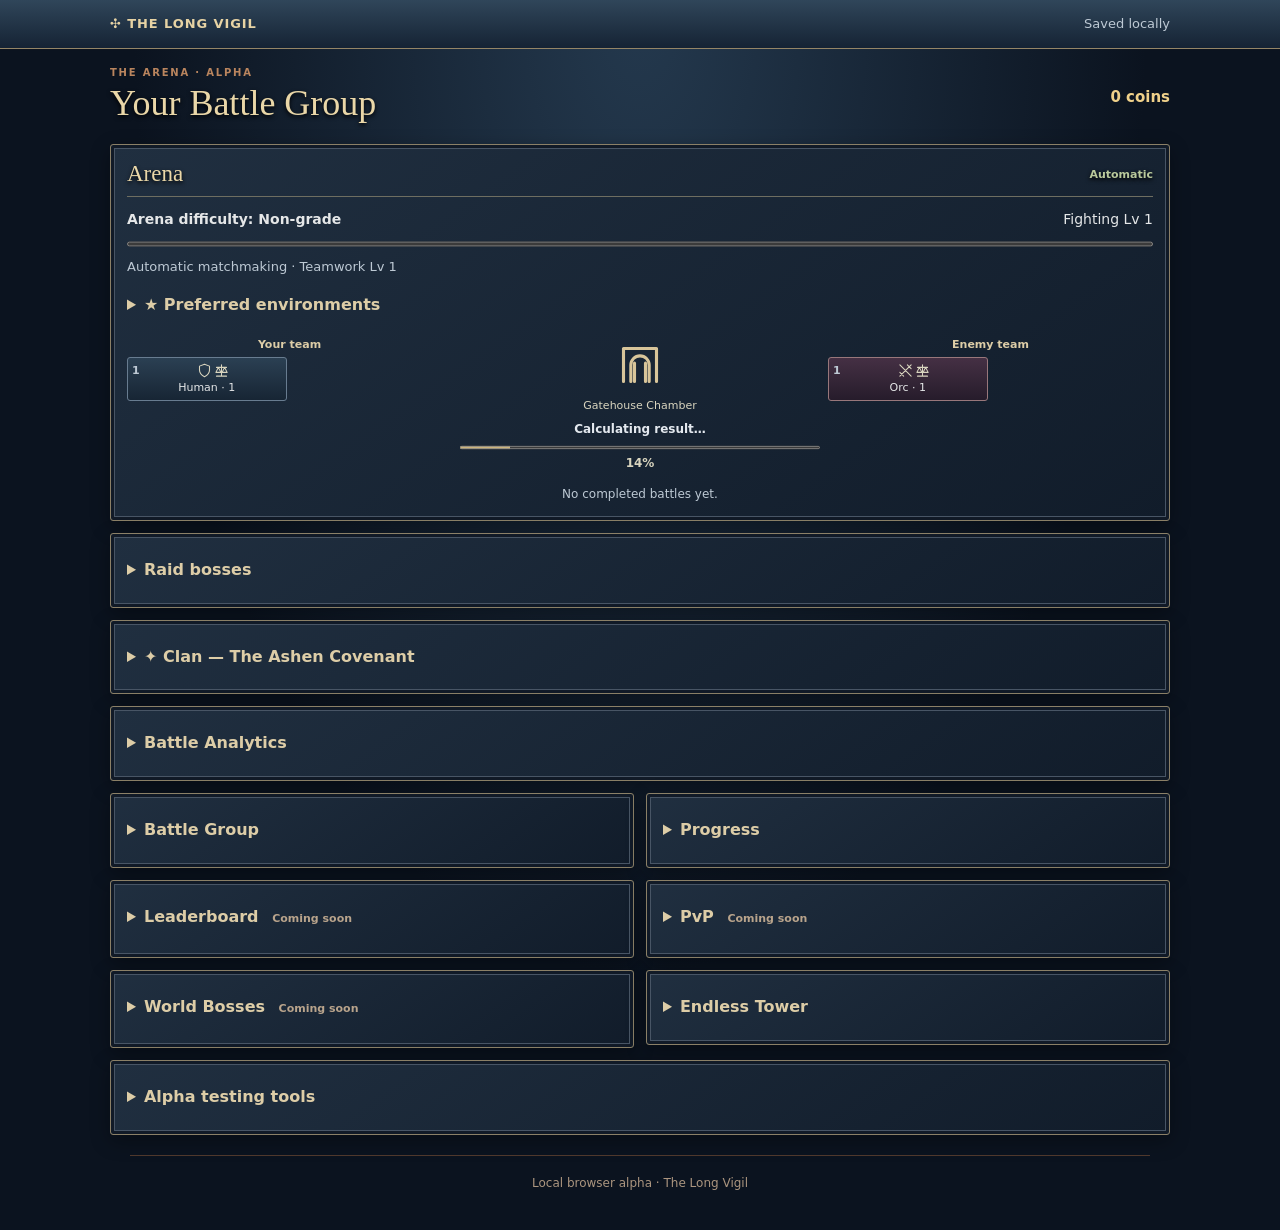
==== commit ed5ff51a: "Fix S01 atomic manager clock persistence after reproduced partial commit" ====
--- a/site/play/index.html
+++ b/site/play/index.html
@@ -94,7 +94,7 @@
   }
 }
 </script>
-<script type="module" src="./manager-app.mjs?v=staged-recruitment-20261128-2"></script>
+<script type="module" src="./manager-app.mjs?v=atomic-clock-20261128"></script>
 </head>
 <body>
 <a class="skip-link" href="#game">Skip to game</a>
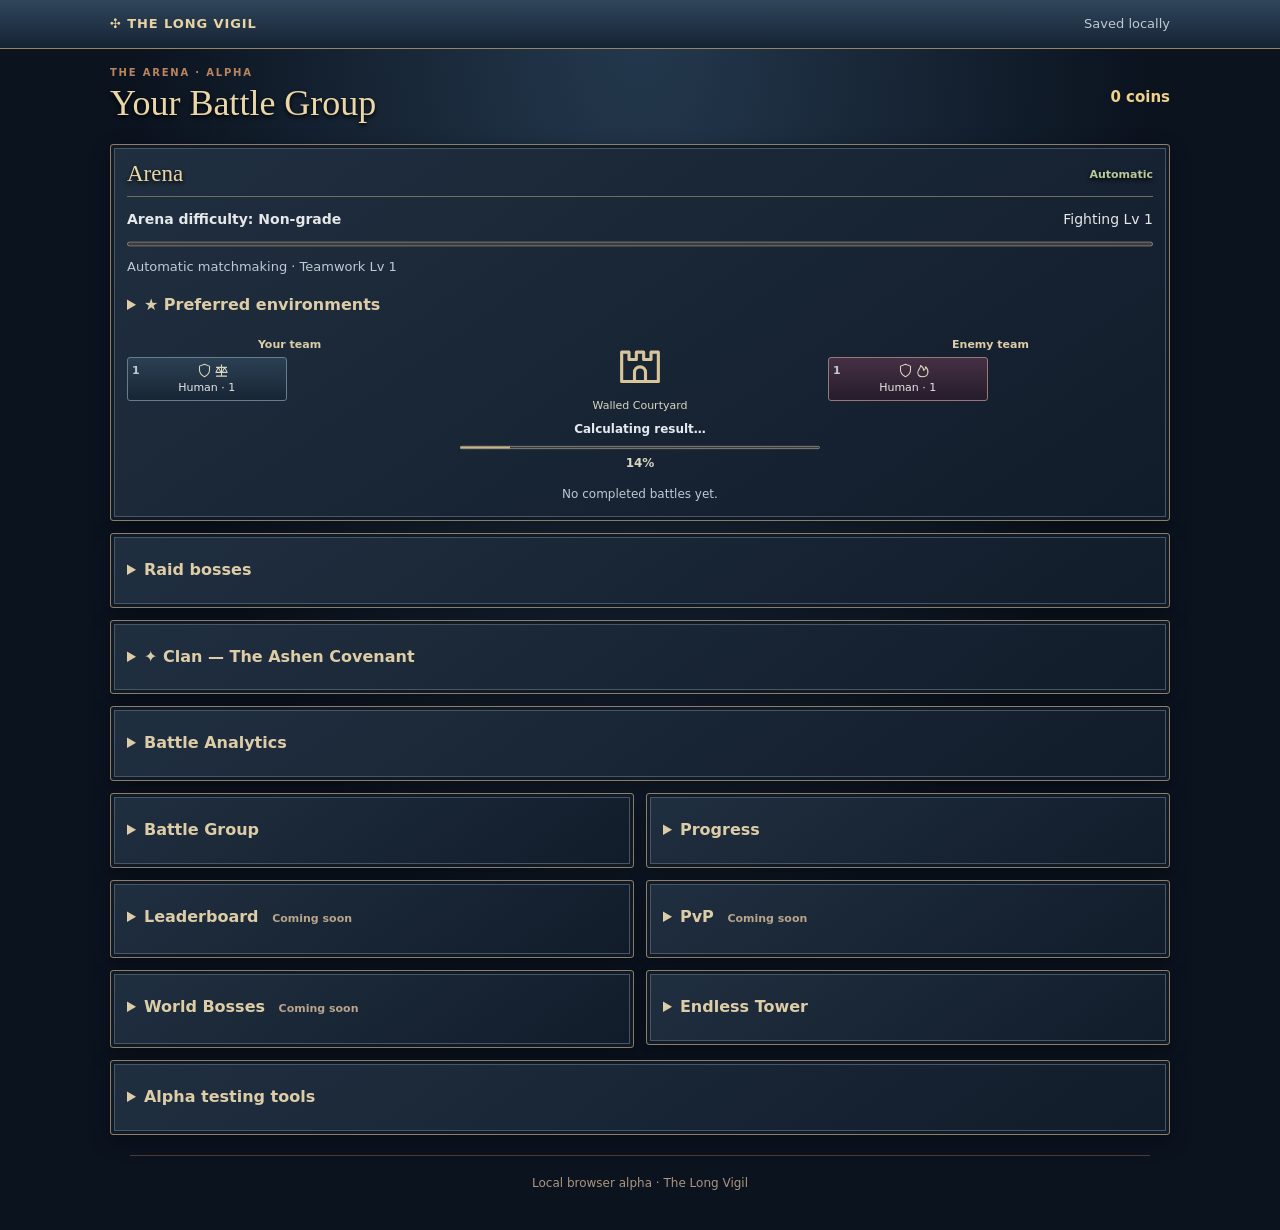
==== commit 6302f159: "Add read-only main class guides and race-specific specialization paths" ====
--- a/site/play/index.html
+++ b/site/play/index.html
@@ -7,7 +7,7 @@
 <title>The Long Vigil — Play</title>
 <link rel="icon" href="../favicon.svg" type="image/svg+xml">
 <link rel="stylesheet" href="./game.css">
-<link rel="stylesheet" href="./manager-ui.css?v=staged-recruitment-001">
+<link rel="stylesheet" href="./manager-ui.css?v=main-class-guide-001">
 <link rel="stylesheet" href="./fantasy-ui.css?v=raid-001">
 <script type="importmap">
 {
@@ -30,7 +30,7 @@
     "./battle-group-timeline.mjs?v=group-001": "./battle-group-timeline.mjs?v=staged-recruitment-20261128-2",
     "./arenas.mjs": "./arenas.mjs?v=staged-recruitment-20261128-2",
     "./arenas.mjs?v=bal-002": "./arenas.mjs?v=staged-recruitment-20261128-2",
-    "./battle-group-editor.mjs?v=individual-stats-001": "./battle-group-editor.mjs?v=staged-recruitment-20261128-2",
+    "./battle-group-editor.mjs?v=individual-stats-001": "./battle-group-editor.mjs?v=main-class-guide-001",
     "./battle-group-progress-view.mjs?v=individual-stats-001": "./battle-group-progress-view.mjs?v=staged-recruitment-20261128-2",
     "./battle-group.mjs?v=individual-stats-001": "./battle-group.mjs?v=staged-recruitment-20261128-2",
     "./battle-group.mjs": "./battle-group.mjs?v=staged-recruitment-20261128-2",
@@ -137,7 +137,7 @@
 <div id="fighterButtons" class="group-slots" role="group" aria-label="Choose character"></div>
 <div class="group-selectors">
 <h3 id="raceHeading">Race</h3><div id="raceChoice" class="choice-grid three" role="group" aria-labelledby="raceHeading"></div>
-<h3 id="mainClassHeading">Main class</h3><div id="mainClassChoice" class="choice-grid three" role="group" aria-labelledby="mainClassHeading"></div>
+<h3 id="mainClassHeading">Main class</h3><div id="mainClassChoice" class="choice-grid two" role="group" aria-labelledby="mainClassHeading"></div>
 <h3 id="specialClassHeading">Specialization</h3><div id="specialClassChoice" class="choice-grid two" role="group" aria-labelledby="specialClassHeading"></div>
 <p id="classChoiceStatus" class="quiet" aria-live="polite"></p>
 </div>
@@ -166,6 +166,7 @@
 <footer>Local browser alpha · The Long Vigil</footer>
 </main>
 <dialog id="loginReport" aria-labelledby="loginReportHeading"><h2 id="loginReportHeading">Last login report</h2><p id="loginReportSummary"></p><ul id="loginReportBody" class="progress-feed"></ul><button id="loginReportDismiss" type="button" autofocus>Continue</button></dialog>
+<dialog id="mainInfoDialog" aria-labelledby="mainInfoHeading"><h2 id="mainInfoHeading"></h2><p class="quiet">Main class unlocks at character level 20. Information is available now.</p><p id="mainInfoRole"></p><div class="class-kit-cards"><section class="class-kit-entry"><span class="kit-emblem" aria-hidden="true">Ⅰ</span><div><small>Basic automatic skill · <span id="mainInfoCooldown"></span></small><h3 id="mainInfoSkill"></h3><p id="mainInfoSkillEffect"></p></div></section></div><dl class="class-info-details"><dt>Strengths</dt><dd id="mainInfoStrong"></dd><dt>Weaknesses</dt><dd id="mainInfoWeak"></dd></dl><h3>Specialization paths · Level 30</h3><p class="quiet">The specialization replaces the basic skill with its own kit. Open a guide to explore its abilities and combat role.</p><div id="mainInfoPaths"></div><p class="quiet">Choices may be changed after unlocking. Tactical guidance, not guaranteed results.</p><button id="mainInfoClose" type="button" autofocus>Close</button></dialog>
 <dialog id="classInfoDialog" aria-labelledby="classInfoHeading"><h2 id="classInfoHeading"></h2><p id="classInfoEquipment" class="quiet"></p><p id="classInfoAction" class="quiet"></p><p id="classInfoAttributes" class="quiet"></p><p id="classInfoGrowth" class="quiet"></p><div class="class-kit-cards"><section class="class-kit-entry passive"><span class="kit-emblem" aria-hidden="true">✦</span><div><small>Passive trait</small><h3 id="classInfoPassiveName"></h3><p id="classInfoPassiveEffect"></p></div></section><section class="class-kit-entry"><span class="kit-emblem" aria-hidden="true">Ⅰ</span><div><small>Automatic ability · <span id="classInfoPrimaryCooldown"></span></small><h3 id="classInfoPrimaryName"></h3><p id="classInfoPrimaryEffect"></p></div></section><section class="class-kit-entry"><span class="kit-emblem" aria-hidden="true">Ⅱ</span><div><small>Automatic ability · <span id="classInfoSecondaryCooldown"></span></small><h3 id="classInfoSecondaryName"></h3><p id="classInfoSecondaryEffect"></p></div></section></div><dl class="class-info-details"><dt>Strong against / purpose</dt><dd id="classInfoStrong"></dd><dt>Best environments</dt><dd id="classInfoBest"></dd><dt>Weak against</dt><dd id="classInfoWeak"></dd><dt>Unfavourable environments</dt><dd id="classInfoWorst"></dd></dl><p class="quiet">Tactical guidance, not guaranteed outcomes. Alpha balance is still being tested.</p><button id="classInfoClose" type="button" autofocus>Close</button></dialog>
 </body>
 </html>
--- a/site/play/manager-ui.css
+++ b/site/play/manager-ui.css
@@ -69,3 +69,6 @@
 /* Neutral forged iron instead of the active gold selection, even on hover. */
 #mainClassChoice button[data-choice][data-locked=true],#specialClassChoice button[data-choice][data-locked=true]{background:#272727;color:#b5b5b5;border:1px solid #555;opacity:1;cursor:not-allowed;font-weight:400;padding:8px 7px;filter:grayscale(1);box-shadow:none}
 #specialClassChoice[data-locked=true] .class-info-button{background:#272727;color:#b5b5b5;border-color:#555;filter:grayscale(1)}
+
+/* Main class guides are readable independently from locked selection buttons. */
+#mainInfoDialog{box-sizing:border-box;max-height:calc(100dvh - 24px);overflow:auto}#mainInfoDialog h2{margin:0 0 6px}#mainInfoPaths{display:grid;gap:8px;margin:8px 0 14px}.main-path{align-items:center;border:1px solid #74573d;border-radius:6px;padding:8px;overflow-wrap:anywhere}.main-path p{font-size:13px;line-height:1.4;margin:4px 0 0}.main-path button{min-height:44px}#mainClassChoice .specialization-option button[data-choice]{overflow-wrap:anywhere}#mainClassChoice[data-locked=true] .class-info-button{background:#272727;color:#b5b5b5;border-color:#555;filter:grayscale(1)}
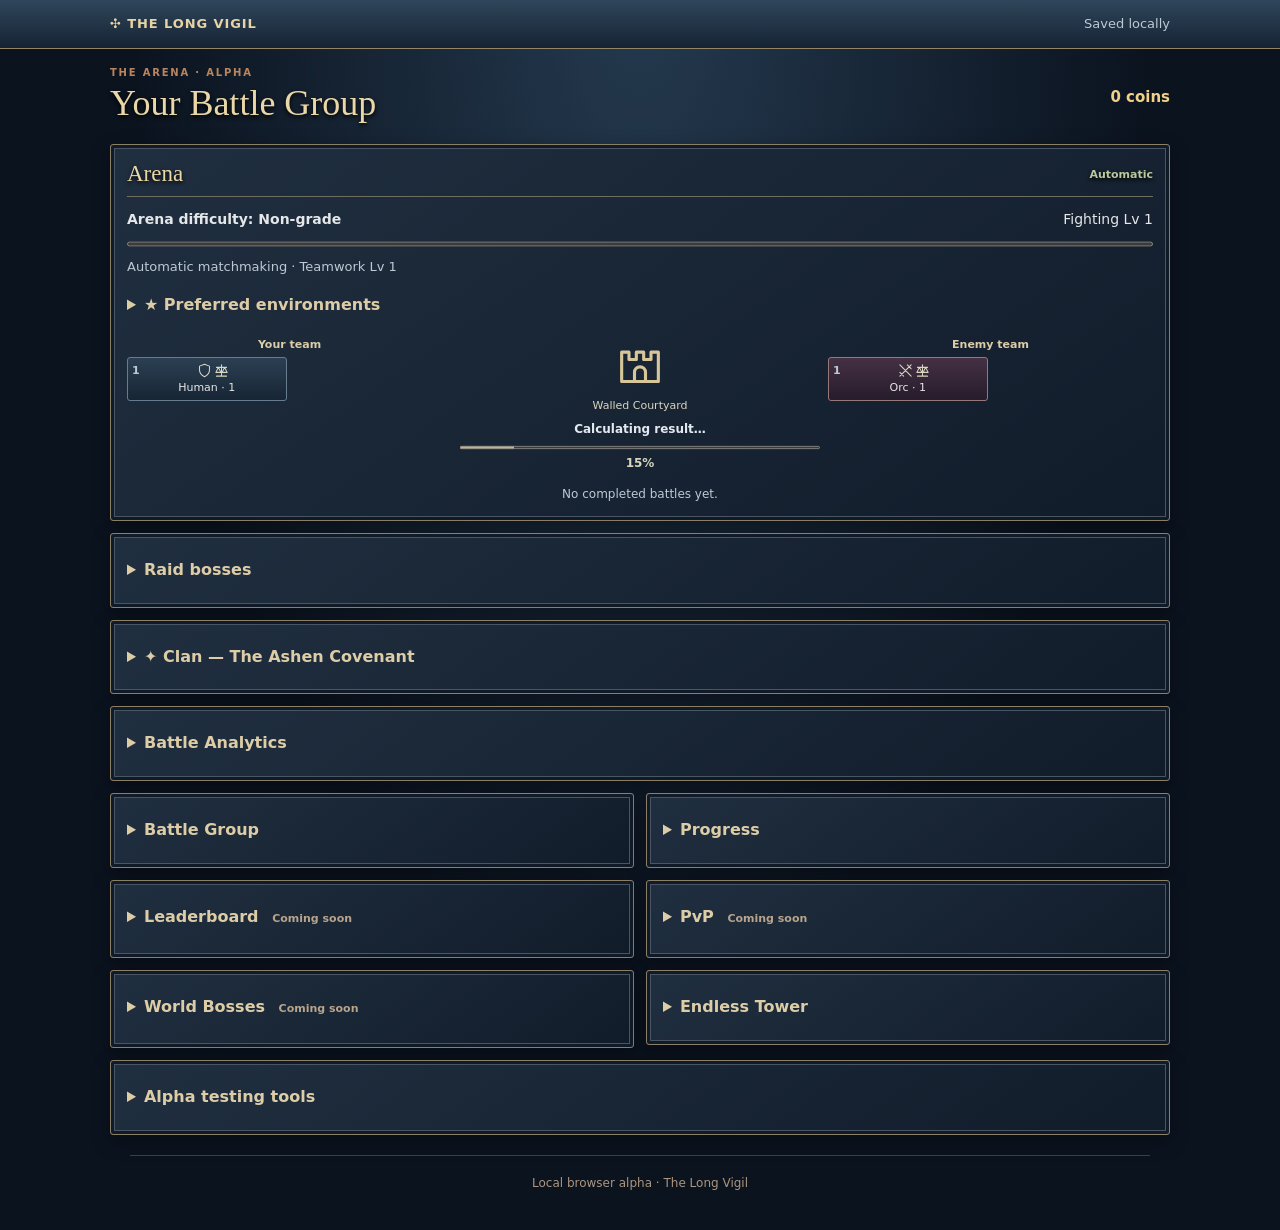
==== commit 403629bb: "Gate combat stances at individual character level 10" ====
--- a/site/play/index.html
+++ b/site/play/index.html
@@ -7,17 +7,17 @@
 <title>The Long Vigil — Play</title>
 <link rel="icon" href="../favicon.svg" type="image/svg+xml">
 <link rel="stylesheet" href="./game.css">
-<link rel="stylesheet" href="./manager-ui.css?v=main-class-guide-001">
+<link rel="stylesheet" href="./manager-ui.css?v=stance-unlock-001">
 <link rel="stylesheet" href="./fantasy-ui.css?v=raid-001">
 <script type="importmap">
 {
   "imports": {
-    "./engine.mjs": "./engine.mjs?v=staged-recruitment-20261128-2",
-    "./engine.mjs?v=raid-001": "./engine.mjs?v=staged-recruitment-20261128-2",
-    "./engine.mjs?v=individual-stats-001": "./engine.mjs?v=staged-recruitment-20261128-2",
-    "./engine.mjs?v=kits-001": "./engine.mjs?v=staged-recruitment-20261128-2",
-    "./engine.mjs?v=gear-a3": "./engine.mjs?v=staged-recruitment-20261128-2",
-    "./engine.mjs?v=group-001": "./engine.mjs?v=staged-recruitment-20261128-2",
+    "./engine.mjs": "./engine.mjs?v=stance-unlock-001",
+    "./engine.mjs?v=raid-001": "./engine.mjs?v=stance-unlock-001",
+    "./engine.mjs?v=individual-stats-001": "./engine.mjs?v=stance-unlock-001",
+    "./engine.mjs?v=kits-001": "./engine.mjs?v=stance-unlock-001",
+    "./engine.mjs?v=gear-a3": "./engine.mjs?v=stance-unlock-001",
+    "./engine.mjs?v=group-001": "./engine.mjs?v=stance-unlock-001",
     "./arena-manager.mjs": "./arena-manager.mjs?v=staged-recruitment-20261128-2",
     "./arena-manager.mjs?v=raid-001": "./arena-manager.mjs?v=staged-recruitment-20261128-2",
     "./manager-lanes.mjs": "./manager-lanes.mjs?v=staged-recruitment-20261128-2",
@@ -25,18 +25,18 @@
     "./manager-lanes.mjs?v=individual-stats-001": "./manager-lanes.mjs?v=staged-recruitment-20261128-2",
     "./arena-presentation.mjs": "./arena-presentation.mjs?v=staged-recruitment-20261128-2",
     "./arena-presentation.mjs?v=raid-001": "./arena-presentation.mjs?v=staged-recruitment-20261128-2",
-    "./battle-group-timeline.mjs": "./battle-group-timeline.mjs?v=staged-recruitment-20261128-2",
-    "./battle-group-timeline.mjs?v=raid-001": "./battle-group-timeline.mjs?v=staged-recruitment-20261128-2",
-    "./battle-group-timeline.mjs?v=group-001": "./battle-group-timeline.mjs?v=staged-recruitment-20261128-2",
+    "./battle-group-timeline.mjs": "./battle-group-timeline.mjs?v=stance-unlock-001",
+    "./battle-group-timeline.mjs?v=raid-001": "./battle-group-timeline.mjs?v=stance-unlock-001",
+    "./battle-group-timeline.mjs?v=group-001": "./battle-group-timeline.mjs?v=stance-unlock-001",
     "./arenas.mjs": "./arenas.mjs?v=staged-recruitment-20261128-2",
     "./arenas.mjs?v=bal-002": "./arenas.mjs?v=staged-recruitment-20261128-2",
-    "./battle-group-editor.mjs?v=individual-stats-001": "./battle-group-editor.mjs?v=main-class-guide-001",
+    "./battle-group-editor.mjs?v=individual-stats-001": "./battle-group-editor.mjs?v=stance-unlock-001",
     "./battle-group-progress-view.mjs?v=individual-stats-001": "./battle-group-progress-view.mjs?v=staged-recruitment-20261128-2",
-    "./battle-group.mjs?v=individual-stats-001": "./battle-group.mjs?v=staged-recruitment-20261128-2",
-    "./battle-group.mjs": "./battle-group.mjs?v=staged-recruitment-20261128-2",
-    "./battle-group.mjs?v=group-001": "./battle-group.mjs?v=staged-recruitment-20261128-2",
-    "./battle-group-clones.mjs": "./battle-group-clones.mjs?v=staged-recruitment-20261128-2",
-    "./battle-group-clones.mjs?v=group-003": "./battle-group-clones.mjs?v=staged-recruitment-20261128-2",
+    "./battle-group.mjs?v=individual-stats-001": "./battle-group.mjs?v=stance-unlock-001",
+    "./battle-group.mjs": "./battle-group.mjs?v=stance-unlock-001",
+    "./battle-group.mjs?v=group-001": "./battle-group.mjs?v=stance-unlock-001",
+    "./battle-group-clones.mjs": "./battle-group-clones.mjs?v=stance-unlock-001",
+    "./battle-group-clones.mjs?v=group-003": "./battle-group-clones.mjs?v=stance-unlock-001",
     "./team-combat.mjs": "./team-combat.mjs?v=staged-recruitment-20261128-2",
     "./team-combat.mjs?v=raid-001": "./team-combat.mjs?v=staged-recruitment-20261128-2",
     "./team-combat.mjs?v=manager-tactics-001": "./team-combat.mjs?v=staged-recruitment-20261128-2",
@@ -49,8 +49,8 @@
     "./group-counter-rules.mjs": "./group-counter-rules.mjs?v=staged-recruitment-20261128-2",
     "./stat-combat.mjs": "./stat-combat.mjs?v=staged-recruitment-20261128-2",
     "./arena-preferences.mjs": "./arena-preferences.mjs?v=staged-recruitment-20261128-2",
-    "./engine.mjs?v=npc-parity-001": "./engine.mjs?v=staged-recruitment-20261128-2",
-    "./engine.mjs?v=arena-only-001": "./engine.mjs?v=staged-recruitment-20261128-2",
+    "./engine.mjs?v=npc-parity-001": "./engine.mjs?v=stance-unlock-001",
+    "./engine.mjs?v=arena-only-001": "./engine.mjs?v=stance-unlock-001",
     "./team-combat.mjs?v=raid-002": "./team-combat.mjs?v=staged-recruitment-20261128-2",
     "./alpha-clan.mjs": "./alpha-clan.mjs?v=staged-recruitment-20261128-2",
     "./clan-raid.mjs": "./clan-raid.mjs?v=staged-recruitment-20261128-2",
@@ -59,20 +59,20 @@
     "./raid-encounters.mjs": "./raid-encounters.mjs?v=staged-recruitment-20261128-2",
     "./raid-encounters.mjs?v=raid-002": "./raid-encounters.mjs?v=staged-recruitment-20261128-2",
     "./raid-session.mjs": "./raid-session.mjs?v=staged-recruitment-20261128-2",
-    "./manager-app.mjs": "./manager-app.mjs?v=staged-recruitment-20261128-2",
-    "./manager-app.mjs?v=raid-002": "./manager-app.mjs?v=staged-recruitment-20261128-2",
-    "./manager-app.mjs?v=alpha-clan-001": "./manager-app.mjs?v=staged-recruitment-20261128-2",
+    "./manager-app.mjs": "./manager-app.mjs?v=stance-unlock-001",
+    "./manager-app.mjs?v=raid-002": "./manager-app.mjs?v=stance-unlock-001",
+    "./manager-app.mjs?v=alpha-clan-001": "./manager-app.mjs?v=stance-unlock-001",
     "./arena-view.mjs": "./arena-view.mjs?v=staged-recruitment-20261128-2",
     "./arena-view.mjs?v=raid-002": "./arena-view.mjs?v=staged-recruitment-20261128-2",
     "./manager-migration.mjs": "./manager-migration.mjs?v=staged-recruitment-20261128-2",
     "./manager-migration.mjs?v=individual-stats-001": "./manager-migration.mjs?v=staged-recruitment-20261128-2",
     "./alpha-tools.mjs": "./alpha-tools.mjs?v=staged-recruitment-20261128-2",
     "./alpha-tools.mjs?v=individual-stats-001": "./alpha-tools.mjs?v=staged-recruitment-20261128-2",
-    "./endless-tower.mjs": "./endless-tower.mjs?v=staged-recruitment-20261128-2",
-    "./endless-tower.mjs?v=raid-002": "./endless-tower.mjs?v=staged-recruitment-20261128-2",
-    "./endless-tower.mjs?v=group-005": "./endless-tower.mjs?v=staged-recruitment-20261128-2",
-    "./endless-tower.mjs?v=group-003": "./endless-tower.mjs?v=staged-recruitment-20261128-2",
-    "./endless-tower.mjs?v=kits-001": "./endless-tower.mjs?v=staged-recruitment-20261128-2",
+    "./endless-tower.mjs": "./endless-tower.mjs?v=stance-unlock-001",
+    "./endless-tower.mjs?v=raid-002": "./endless-tower.mjs?v=stance-unlock-001",
+    "./endless-tower.mjs?v=group-005": "./endless-tower.mjs?v=stance-unlock-001",
+    "./endless-tower.mjs?v=group-003": "./endless-tower.mjs?v=stance-unlock-001",
+    "./endless-tower.mjs?v=kits-001": "./endless-tower.mjs?v=stance-unlock-001",
     "./raid-view.mjs": "./raid-view.mjs?v=staged-recruitment-20261128-2",
     "./raid-view.mjs?v=raid-002": "./raid-view.mjs?v=staged-recruitment-20261128-2",
     "./raid-view.mjs?v=group-005": "./raid-view.mjs?v=staged-recruitment-20261128-2",
@@ -83,9 +83,9 @@
     "./battle-group-rank.mjs?v=group-005": "./battle-group-rank.mjs?v=staged-recruitment-20261128-2",
     "./battle-group-rank.mjs?v=group-003": "./battle-group-rank.mjs?v=staged-recruitment-20261128-2",
     "./battle-group-rank.mjs?v=kits-001": "./battle-group-rank.mjs?v=staged-recruitment-20261128-2",
-    "./battle-group-clones.mjs?v=raid-002": "./battle-group-clones.mjs?v=staged-recruitment-20261128-2",
-    "./battle-group-clones.mjs?v=group-005": "./battle-group-clones.mjs?v=staged-recruitment-20261128-2",
-    "./battle-group-clones.mjs?v=kits-001": "./battle-group-clones.mjs?v=staged-recruitment-20261128-2",
+    "./battle-group-clones.mjs?v=raid-002": "./battle-group-clones.mjs?v=stance-unlock-001",
+    "./battle-group-clones.mjs?v=group-005": "./battle-group-clones.mjs?v=stance-unlock-001",
+    "./battle-group-clones.mjs?v=kits-001": "./battle-group-clones.mjs?v=stance-unlock-001",
     "./battle-group-actions.mjs": "./battle-group-actions.mjs?v=staged-recruitment-20261128-2",
     "./battle-group-actions.mjs?v=raid-002": "./battle-group-actions.mjs?v=staged-recruitment-20261128-2",
     "./battle-group-actions.mjs?v=group-005": "./battle-group-actions.mjs?v=staged-recruitment-20261128-2",
@@ -94,7 +94,7 @@
   }
 }
 </script>
-<script type="module" src="./manager-app.mjs?v=atomic-clock-20261128"></script>
+<script type="module" src="./manager-app.mjs?v=stance-unlock-001"></script>
 </head>
 <body>
 <a class="skip-link" href="#game">Skip to game</a>
--- a/site/play/manager-ui.css
+++ b/site/play/manager-ui.css
@@ -67,8 +67,10 @@
 
 #fighterButtons button:disabled{opacity:.65}
 /* Neutral forged iron instead of the active gold selection, even on hover. */
-#mainClassChoice button[data-choice][data-locked=true],#specialClassChoice button[data-choice][data-locked=true]{background:#272727;color:#b5b5b5;border:1px solid #555;opacity:1;cursor:not-allowed;font-weight:400;padding:8px 7px;filter:grayscale(1);box-shadow:none}
+#tacticButtons button[data-choice][data-locked=true],#mainClassChoice button[data-choice][data-locked=true],#specialClassChoice button[data-choice][data-locked=true]{background:#272727;color:#b5b5b5;border:1px solid #555;opacity:1;cursor:not-allowed;font-weight:400;padding:8px 7px;filter:grayscale(1);box-shadow:none}
 #specialClassChoice[data-locked=true] .class-info-button{background:#272727;color:#b5b5b5;border-color:#555;filter:grayscale(1)}
 
 /* Main class guides are readable independently from locked selection buttons. */
 #mainInfoDialog{box-sizing:border-box;max-height:calc(100dvh - 24px);overflow:auto}#mainInfoDialog h2{margin:0 0 6px}#mainInfoPaths{display:grid;gap:8px;margin:8px 0 14px}.main-path{align-items:center;border:1px solid #74573d;border-radius:6px;padding:8px;overflow-wrap:anywhere}.main-path p{font-size:13px;line-height:1.4;margin:4px 0 0}.main-path button{min-height:44px}#mainClassChoice .specialization-option button[data-choice]{overflow-wrap:anywhere}#mainClassChoice[data-locked=true] .class-info-button{background:#272727;color:#b5b5b5;border-color:#555;filter:grayscale(1)}
+
+#tacticButtons button[data-locked=true]{min-height:44px;overflow-wrap:anywhere;white-space:normal}
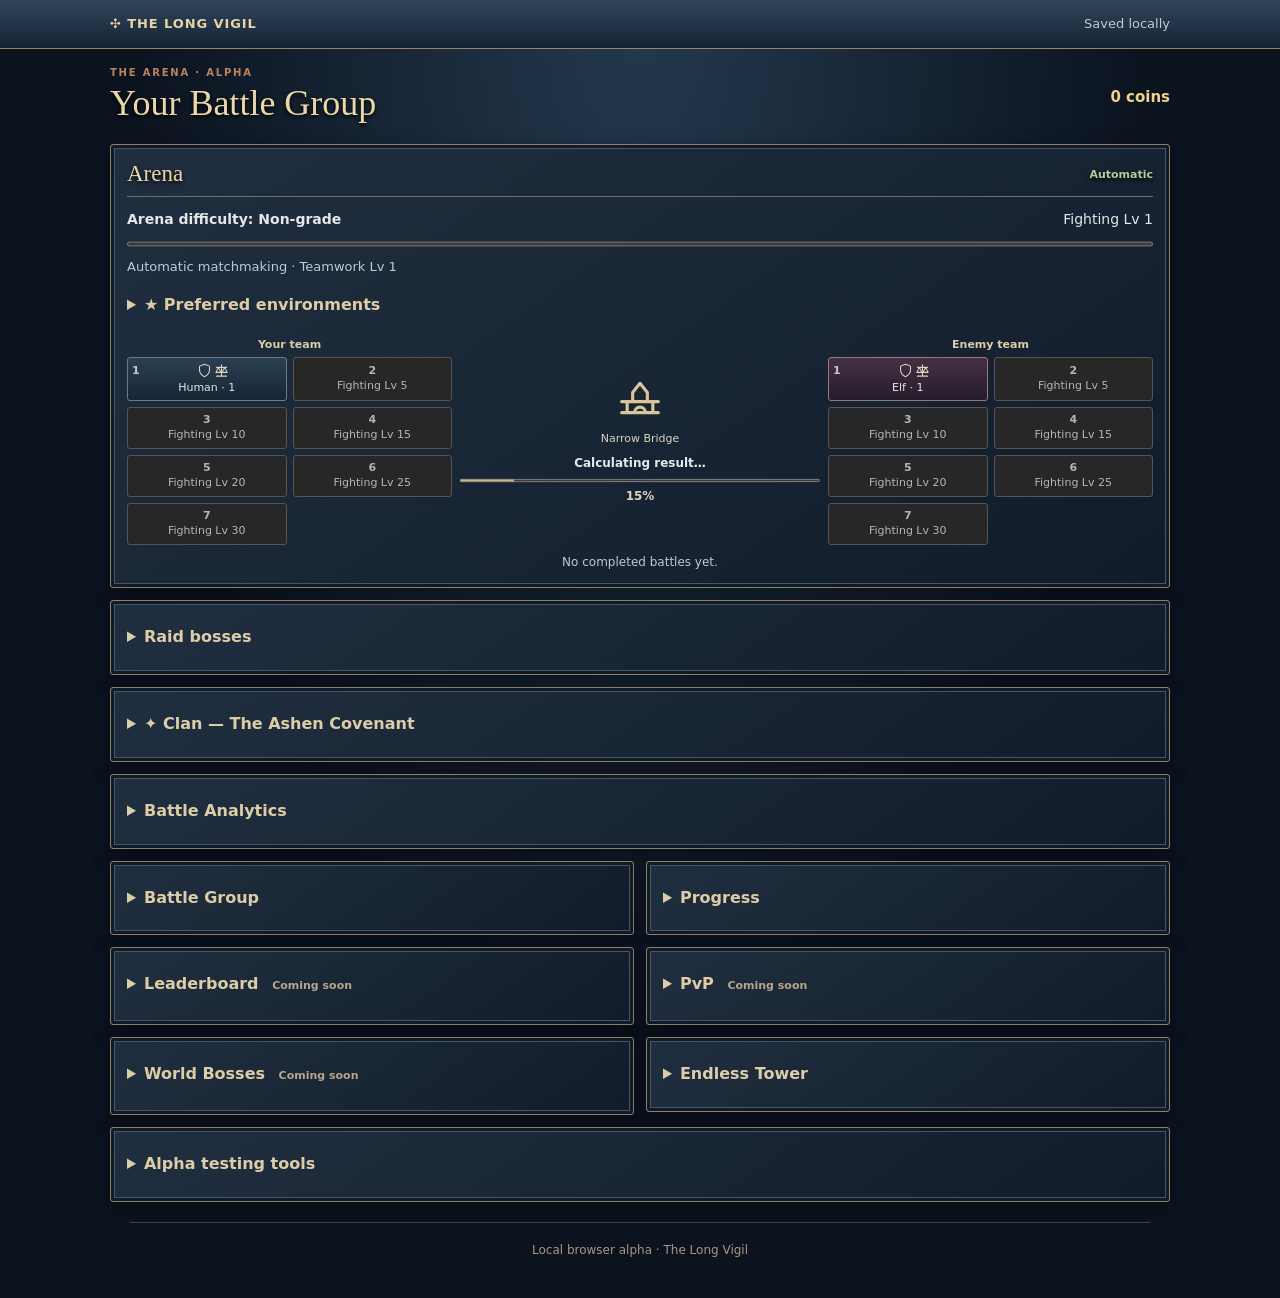
==== commit 46c334e7: "Show seven arena slots on both sides without modifying frozen combat" ====
--- a/site/play/index.html
+++ b/site/play/index.html
@@ -7,7 +7,7 @@
 <title>The Long Vigil — Play</title>
 <link rel="icon" href="../favicon.svg" type="image/svg+xml">
 <link rel="stylesheet" href="./game.css">
-<link rel="stylesheet" href="./manager-ui.css?v=stance-unlock-001">
+<link rel="stylesheet" href="./manager-ui.css?v=arena-roster-001">
 <link rel="stylesheet" href="./fantasy-ui.css?v=raid-001">
 <script type="importmap">
 {
@@ -23,8 +23,8 @@
     "./manager-lanes.mjs": "./manager-lanes.mjs?v=staged-recruitment-20261128-2",
     "./manager-lanes.mjs?v=raid-001": "./manager-lanes.mjs?v=staged-recruitment-20261128-2",
     "./manager-lanes.mjs?v=individual-stats-001": "./manager-lanes.mjs?v=staged-recruitment-20261128-2",
-    "./arena-presentation.mjs": "./arena-presentation.mjs?v=staged-recruitment-20261128-2",
-    "./arena-presentation.mjs?v=raid-001": "./arena-presentation.mjs?v=staged-recruitment-20261128-2",
+    "./arena-presentation.mjs": "./arena-presentation.mjs?v=arena-roster-001",
+    "./arena-presentation.mjs?v=raid-001": "./arena-presentation.mjs?v=arena-roster-001",
     "./battle-group-timeline.mjs": "./battle-group-timeline.mjs?v=stance-unlock-001",
     "./battle-group-timeline.mjs?v=raid-001": "./battle-group-timeline.mjs?v=stance-unlock-001",
     "./battle-group-timeline.mjs?v=group-001": "./battle-group-timeline.mjs?v=stance-unlock-001",
@@ -59,11 +59,11 @@
     "./raid-encounters.mjs": "./raid-encounters.mjs?v=staged-recruitment-20261128-2",
     "./raid-encounters.mjs?v=raid-002": "./raid-encounters.mjs?v=staged-recruitment-20261128-2",
     "./raid-session.mjs": "./raid-session.mjs?v=staged-recruitment-20261128-2",
-    "./manager-app.mjs": "./manager-app.mjs?v=stance-unlock-001",
-    "./manager-app.mjs?v=raid-002": "./manager-app.mjs?v=stance-unlock-001",
-    "./manager-app.mjs?v=alpha-clan-001": "./manager-app.mjs?v=stance-unlock-001",
-    "./arena-view.mjs": "./arena-view.mjs?v=staged-recruitment-20261128-2",
-    "./arena-view.mjs?v=raid-002": "./arena-view.mjs?v=staged-recruitment-20261128-2",
+    "./manager-app.mjs": "./manager-app.mjs?v=arena-roster-001",
+    "./manager-app.mjs?v=raid-002": "./manager-app.mjs?v=arena-roster-001",
+    "./manager-app.mjs?v=alpha-clan-001": "./manager-app.mjs?v=arena-roster-001",
+    "./arena-view.mjs": "./arena-view.mjs?v=arena-roster-001",
+    "./arena-view.mjs?v=raid-002": "./arena-view.mjs?v=arena-roster-001",
     "./manager-migration.mjs": "./manager-migration.mjs?v=staged-recruitment-20261128-2",
     "./manager-migration.mjs?v=individual-stats-001": "./manager-migration.mjs?v=staged-recruitment-20261128-2",
     "./alpha-tools.mjs": "./alpha-tools.mjs?v=staged-recruitment-20261128-2",
@@ -94,7 +94,7 @@
   }
 }
 </script>
-<script type="module" src="./manager-app.mjs?v=stance-unlock-001"></script>
+<script type="module" src="./manager-app.mjs?v=arena-roster-001"></script>
 </head>
 <body>
 <a class="skip-link" href="#game">Skip to game</a>
--- a/site/play/manager-ui.css
+++ b/site/play/manager-ui.css
@@ -74,3 +74,5 @@
 #mainInfoDialog{box-sizing:border-box;max-height:calc(100dvh - 24px);overflow:auto}#mainInfoDialog h2{margin:0 0 6px}#mainInfoPaths{display:grid;gap:8px;margin:8px 0 14px}.main-path{align-items:center;border:1px solid #74573d;border-radius:6px;padding:8px;overflow-wrap:anywhere}.main-path p{font-size:13px;line-height:1.4;margin:4px 0 0}.main-path button{min-height:44px}#mainClassChoice .specialization-option button[data-choice]{overflow-wrap:anywhere}#mainClassChoice[data-locked=true] .class-info-button{background:#272727;color:#b5b5b5;border-color:#555;filter:grayscale(1)}
 
 #tacticButtons button[data-locked=true]{min-height:44px;overflow-wrap:anywhere;white-space:normal}
+/* Locked slots are presentation only, never battle-fighter elements. */
+.arena-roster .arena-slot-locked{background:#272727;border:1px solid #555;border-radius:3px;color:#b5b5b5;min-width:0;text-align:center;grid-template-columns:1fr;align-content:center;min-height:42px}.arena-roster .arena-slot-locked strong{font-size:11px;line-height:1;color:inherit}.arena-roster .arena-slot-locked .group-class-label{color:inherit}
